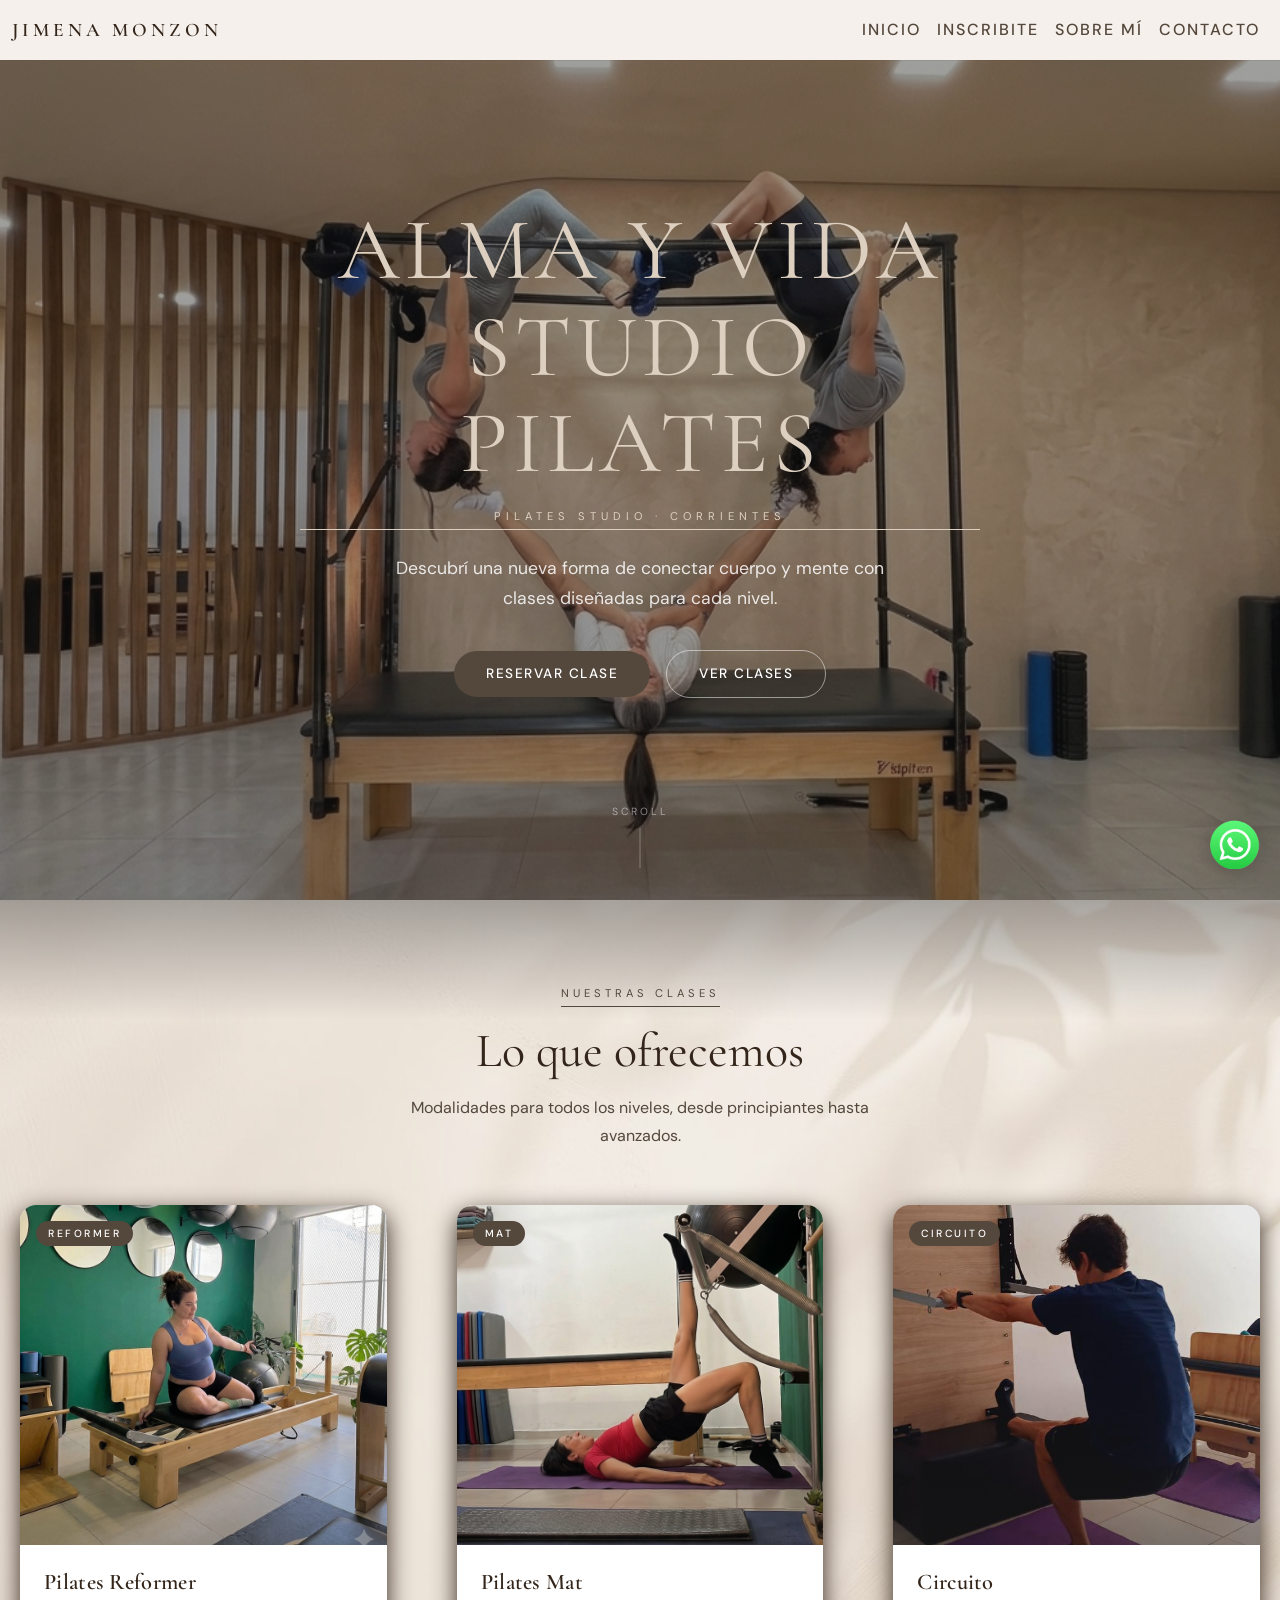
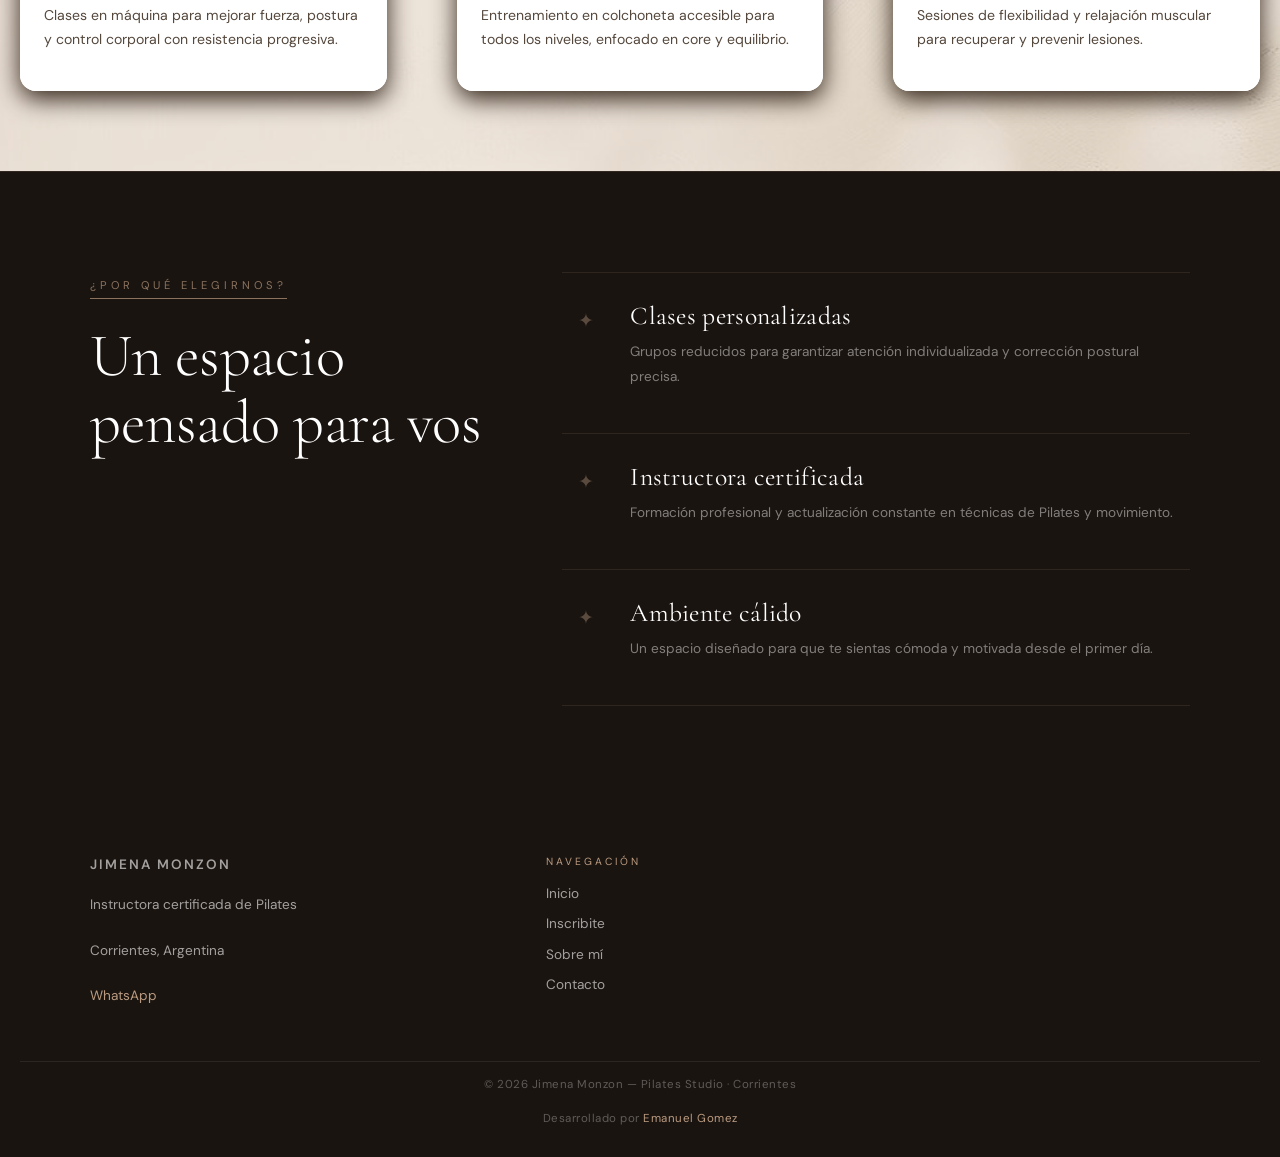
==== index.html @ 47080ad4 "Agrega sección contacto y mejoras de estilos" ====
<!DOCTYPE html>
<html lang="es">

<head>
    <meta charset="UTF-8" />
    <meta name="viewport" content="width=device-width, initial-scale=1.0" />

    <!-- SEO Principal -->
    <title>Pilates Studio Jimena Monzon | Reformer y Mat en Corrientes</title>
    <meta name="description"
        content="Estudio de pilates en Corrientes. Clases de Reformer, Mat, Stretching y más con Jimena Monzon. Reservá tu clase online." />
    <meta name="keywords"
        content="pilates corrientes, reformer corrientes, pilates studio corrientes, jimena monzon pilates, clases pilates corrientes" />
    <meta name="author" content="Jimena Monzon" />
    <meta name="robots" content="index, follow" />

    <!-- Geo -->
    <meta name="geo.region" content="AR-W" />
    <meta name="geo.placename" content="Corrientes, Argentina" />

    <!-- Open Graph (para compartir en redes) -->
    <meta property="og:title" content="Pilates Studio Jimena Monzon | Corrientes" />
    <meta property="og:description"
        content="Clases de Pilates Reformer, Mat y Stretching en Corrientes. Reservá tu lugar." />
    <meta property="og:type" content="website" />
    <meta property="og:locale" content="es_AR" />
    <meta property="og:image" content="./img/hero.jpg" />

    <!-- CSS -->
    <link rel="stylesheet" href="./css/styles.css" />
    <link href="https://cdn.jsdelivr.net/npm/bootstrap@5.3.0/dist/css/bootstrap.min.css" rel="stylesheet" />

    <!-- Tipografías: Cormorant Garamond (display) + DM Sans (body) -->
    <link rel="preconnect" href="https://fonts.googleapis.com" />
    <link rel="preconnect" href="https://fonts.gstatic.com" crossorigin />
    <link
        href="https://fonts.googleapis.com/css2?family=Cormorant+Garamond:wght@400;600&family=DM+Sans:wght@400;500&display=swap"
        rel="stylesheet" />
</head>

<body>

    <!-- ===== NAVBAR ===== -->
<!-- ===== NAVBAR index.html ===== -->
<header>
    <nav class="navbar navbar-expand-lg miNav">
        <div class="container-fluid">

            <a class="navbar-brand" href="index.html">Jimena Monzon</a>

            <button class="navbar-toggler" type="button" data-bs-toggle="collapse" data-bs-target="#navbarNav"
                aria-controls="navbarNav" aria-expanded="false" aria-label="Abrir menú de navegación">
                <span class="navbar-toggler-icon"></span>
            </button>

            <div class="collapse navbar-collapse" id="navbarNav">
                <ul class="navbar-nav ms-auto align-items-lg-center">
                    <li class="nav-item">
                        <a class="nav-link" href="index.html">Inicio</a>
                    </li>
                    <li class="nav-item">
                        <a class="nav-link" href="pages/inscribite.html">Inscribite</a>
                    </li>
                    <li class="nav-item">
                        <a class="nav-link" href="pages/sobreMi.html">Sobre mí</a>
                    </li>
                    <li class="nav-item">
                        <a class="nav-link" href="pages/contacto.html">Contacto</a>
                    </li>
                </ul>
            </div>

        </div>
    </nav>
</header>

    <main>

        <!-- ===== BOTÓN WHATSAPP FLOTANTE ===== -->
        <a href="https://wa.me/549XXXXXXXXXX" class="whatsapp-float" target="_blank" rel="noopener noreferrer"
            aria-label="Contactar por WhatsApp">
            <img src="./img/whatsapp.png" alt="WhatsApp" />
        </a>

        <!-- ===== HERO ===== -->
        <section class="hero-section" aria-label="Bienvenida al estudio">
            <div class="hero-overlay"></div>
            <div class="hero-contenido">
                <span class="hero-etiqueta">
                <h1>Alma y vida studio pilates</h1>
                Pilates Studio · Corrientes</span>
                <p>Descubrí una nueva forma de conectar cuerpo y mente con clases diseñadas para cada nivel.</p>
                <div class="hero-btns">
                    <a href="/pages/inscribite.html" class="btn-verde">Reservar clase</a>
                    <a href="pages/clases.html" class="btn-secundario">Ver clases</a>
                </div>
            </div>
            <div class="hero-scroll" aria-hidden="true">Scroll</div>
        </section>

        <!-- ===== CARDS DE CLASES ===== -->
        <section class="clases-seccion" id="clases" aria-labelledby="clases-titulo">
            <div class="clases-header">
                <span class="etiqueta">Nuestras clases</span>
                <h2 id="clases-titulo">Lo que ofrecemos</h2>
                <p>Modalidades para todos los niveles, desde principiantes hasta avanzados.</p>
            </div>

            <div class="clases-grid">

                <article class="clase-card">
                    <div class="clase-card-img">
                        <img src="./img/refCard.png" alt="Clase de Pilates Reformer" />
                        <span class="clase-card-etiqueta">Reformer</span>
                    </div>
                    <div class="clase-card-texto">
                        <h3>Pilates Reformer</h3>
                        <p>Clases en máquina para mejorar fuerza, postura y control corporal con resistencia progresiva.
                        </p>
                        
                    </div>
                </article>
                <article class="clase-card">
                    <div class="clase-card-img">
                        <img src="/img/matCard.png" alt="Clase de Pilates Mat" />
                        <span class="clase-card-etiqueta">Mat</span>
                    </div>
                    <div class="clase-card-texto">
                        <h3>Pilates Mat</h3>
                        <p>Entrenamiento en colchoneta accesible para todos los niveles, enfocado en core y equilibrio.
                        </p>
                        
                    </div>
                </article>
                <article class="clase-card">
                    <div class="clase-card-img">
                        <img src="./img/circPil.jpeg" alt="Clase de Stretching" />
                        <span class="clase-card-etiqueta">Circuito</span>
                    </div>
                    <div class="clase-card-texto">
                        <h3>Circuito</h3>
                        <p>Sesiones de flexibilidad y relajación muscular para recuperar y prevenir lesiones.</p>
                    </div>
                </article>

            </div>

        </section>

        <!-- ===== POR QUÉ ELEGIRNOS ===== -->
        <section class="porque" id="porque" aria-labelledby="porque-titulo">
            <div class="porque-grid">

                <div class="porque-texto">
                    <span class="etiqueta">¿Por qué elegirnos?</span>
                    <h2 id="porque-titulo">Un espacio pensado para vos</h2>
                </div>

                <div class="porque-items">

                    <div class="porque-item">
                        <div class="porque-icono">✦</div>
                        <div>
                            <h4>Clases personalizadas</h4>
                            <p>Grupos reducidos para garantizar atención individualizada y corrección postural precisa.
                            </p>
                        </div>
                    </div>

                    <div class="porque-item">
                        <div class="porque-icono">✦</div>
                        <div>
                            <h4>Instructora certificada</h4>
                            <p>Formación profesional y actualización constante en técnicas de Pilates y movimiento.</p>
                        </div>
                    </div>

                    <div class="porque-item">
                        <div class="porque-icono">✦</div>
                        <div>
                            <h4>Ambiente cálido</h4>
                            <p>Un espacio diseñado para que te sientas cómoda y motivada desde el primer día.</p>
                        </div>
                    </div>

                </div>

            </div>
        </section>

    </main>

<footer id="contacto">
    <div class="footer-contenido">

        <div class="footer-datos">
            <p class="footer-brand">Jimena Monzon</p>
            <p>Instructora certificada de Pilates</p>
            <p>Corrientes, Argentina</p>
            <a href="https://wa.me/549XXXXXXXXXX" target="_blank" rel="noopener noreferrer">WhatsApp</a>
        </div>

        <div class="footer-nav">
            <p class="footer-nav-titulo">Navegación</p>
            <a href="../index.html">Inicio</a>
            <a href="inscribite.html">Inscribite</a>
            <a href="sobreMi.html">Sobre mí</a>
            <a href="contacto.html">Contacto</a>
        </div>

        <div class="footer-mapa">
            <iframe
                src="https://www.google.com/maps/embed?pb=!1m18!1m12!1m3!1d114444.0!2d-58.83!3d-27.46!2m3!1f0!2f0!3f0!3m2!1i1024!2i768!4f13.1!3m3!1m2!1s0x94456c0b0b0b0b0b%3A0x0!2sCorrientes%2C+Argentina!5e0!3m2!1ses!2sar!4v1"
                title="Ubicación del estudio en Corrientes" allowfullscreen="" loading="lazy"
                referrerpolicy="no-referrer-when-downgrade">
            </iframe>
        </div>

    </div>

    <div class="footer-copy">
        <p>&copy; 2026 Jimena Monzon — Pilates Studio · Corrientes</p>
        <p>Desarrollado por <a href="mailto:manu.gomez.cap@gmail.com">Emanuel Gomez</a></p>
    </div>

</footer>
---- css/styles.css ----
:root {
  --verde-bosque: #54473C;
  --verde-medio: #877F78;
  --nude: #BA9B81;
  --nude-claro: #d4bba6;
  --marfil: #f5f0eb;
  --marfil-oscuro: #e8e0d8;
  --oscuro: #33251A;
  --gris-texto: #54473C;
  --blanco: #ffffff;
}

:root {
  --verde-bosque: #54473C;
  --verde-medio: #877F78;
  --nude: #BA9B81;
  --nude-claro: #d4bba6;
  --marfil: #f5f0eb;
  --marfil-oscuro: #e8e0d8;
  --oscuro: #33251A;
  --gris-texto: #54473C;
  --blanco: #ffffff;
}

* {
  margin: 0;
  padding: 0;
  box-sizing: border-box;
}

html {
  scroll-behavior: smooth;
}

body {
  background-color: var(--marfil);
  color: var(--oscuro);
  font-family: "DM Sans", sans-serif;
  padding-top: 0px;
}
@media (min-width: 768px) {
  body {
    padding-top: 0px;
  }
}

main {
  background-color: var(--marfil);
}

.etiqueta {
  display: inline-block;
  font-family: "DM Sans", sans-serif;
  font-size: 0.7rem;
  letter-spacing: 4px;
  text-transform: uppercase;
  color: var(--verde-bosque);
  border-bottom: 1px solid var(--verde-bosque);
  padding-bottom: 4px;
  margin-bottom: 16px;
}

.whatsapp-float {
  position: fixed;
  right: 16px;
  bottom: 20px;
  z-index: 1000;
}
@media (min-width: 768px) {
  .whatsapp-float {
    right: 20px;
    bottom: 30px;
  }
}
.whatsapp-float img {
  width: 48px;
  height: 48px;
  object-fit: contain;
  display: block;
  filter: drop-shadow(0 4px 10px rgba(0, 0, 0, 0.2));
  transition: transform 0.3s ease;
}
@media (min-width: 768px) {
  .whatsapp-float img {
    width: 52px;
    height: 52px;
  }
}
.whatsapp-float img:hover {
  transform: scale(1.1);
}

.miNav {
  position: fixed !important;
  top: 0;
  left: 0;
  right: 0;
  background-color: #f5f0eb !important;
  box-shadow: 0 1px 0 rgba(84, 71, 60, 0.1);
  padding: 14px 16px;
  z-index: 999;
  transition: background-color 0.3s ease;
}
@media (min-width: 768px) {
  .miNav {
    padding: 18px 32px;
  }
}
.miNav .navbar-brand {
  font-family: "Cormorant Garamond", serif;
  font-size: 1.1rem;
  font-weight: 600;
  letter-spacing: 4px;
  color: #33251A !important;
  text-transform: uppercase;
}
@media (min-width: 768px) {
  .miNav .navbar-brand {
    font-size: 1.2rem;
  }
}
.miNav .nav-link {
  font-family: "DM Sans", sans-serif;
  font-size: 1rem;
  font-weight: 500;
  color: #54473C !important;
  text-transform: uppercase;
  letter-spacing: 2px;
  padding: 10px 16px;
  transition: color 0.3s ease;
  position: relative;
}
.miNav .nav-link::after {
  content: "";
  position: absolute;
  bottom: 6px;
  left: 16px;
  right: 16px;
  height: 1px;
  background-color: #BA9B81;
  transform: scaleX(0);
  transition: transform 0.3s ease;
}
.miNav .nav-link:hover, .miNav .nav-link.active {
  color: #33251A !important;
}
.miNav .nav-link:hover::after, .miNav .nav-link.active::after {
  transform: scaleX(1);
}
.miNav .nav-cta {
  display: none;
  background-color: #33251A;
  color: #f5f0eb !important;
  text-decoration: none;
  padding: 10px 24px;
  border-radius: 2px;
  font-family: "DM Sans", sans-serif;
  font-size: 0.72rem;
  font-weight: 500;
  letter-spacing: 2px;
  text-transform: uppercase;
  transition: background-color 0.3s ease, color 0.3s ease;
  margin-left: 16px;
}
.miNav .nav-cta:hover {
  background-color: #BA9B81;
  color: #33251A !important;
}
@media (min-width: 1200px) {
  .miNav .nav-cta {
    display: inline-block;
  }
}
.miNav .navbar-toggler {
  border: none;
  padding: 4px 8px;
}
.miNav .navbar-toggler:focus {
  box-shadow: none;
}
.miNav .navbar-toggler-icon {
  background-image: url("data:image/svg+xml,%3csvg xmlns='http://www.w3.org/2000/svg' viewBox='0 0 30 30'%3e%3cpath stroke='%2354473C' stroke-linecap='round' stroke-miterlimit='10' stroke-width='2' d='M4 7h22M4 15h22M4 23h22'/%3e%3c/svg%3e");
}

.hero-section {
  position: relative;
  height: 100svh;
  min-height: 500px;
  background: url("/img/cabeceraImgPC.png") center 30%/cover no-repeat;
  display: flex;
  align-items: center;
  justify-content: center;
}
@media (min-width: 768px) {
  .hero-section {
    min-height: 580px;
  }
}

.hero-overlay {
  position: absolute;
  inset: 0;
  background: rgba(26, 26, 26, 0.42);
}

.hero-contenido {
  position: relative;
  z-index: 2;
  text-align: center;
  color: #ffffff;
  padding: 0 20px;
  max-width: 720px;
  animation: tracking-in-expand 0.9s cubic-bezier(0.215, 0.61, 0.355, 1) both;
}
.hero-contenido .hero-etiqueta {
  display: inline-block;
  font-family: "DM Sans", sans-serif;
  font-size: 0.65rem;
  letter-spacing: 4px;
  text-transform: uppercase;
  color: #ddd0c0;
  border-bottom: 1px solid #ddd0c0;
  padding-bottom: 4px;
  margin-bottom: 20px;
}
@media (min-width: 768px) {
  .hero-contenido .hero-etiqueta {
    font-size: 0.7rem;
    letter-spacing: 5px;
    margin-bottom: 24px;
  }
}
.hero-contenido h1 {
  font-family: "Cormorant Garamond", serif;
  font-size: 2.6rem;
  font-weight: 400;
  line-height: 1.1;
  margin-bottom: 16px;
}
@media (min-width: 768px) {
  .hero-contenido h1 {
    font-size: 4rem;
  }
}
@media (min-width: 1200px) {
  .hero-contenido h1 {
    font-size: 5.5rem;
  }
}
.hero-contenido p {
  font-family: "DM Sans", sans-serif;
  font-size: 0.95rem;
  color: rgba(255, 255, 255, 0.85);
  margin-bottom: 28px;
  line-height: 1.7;
  max-width: 500px;
  margin-left: auto;
  margin-right: auto;
}
@media (min-width: 768px) {
  .hero-contenido p {
    font-size: 1.1rem;
    margin-bottom: 36px;
  }
}
.hero-contenido .hero-btns {
  display: flex;
  flex-direction: column;
  gap: 12px;
  align-items: center;
}
@media (min-width: 768px) {
  .hero-contenido .hero-btns {
    flex-direction: row;
    justify-content: center;
    gap: 16px;
  }
}

@keyframes tracking-in-expand {
  0% {
    letter-spacing: -0.3em;
    opacity: 0;
  }
  40% {
    opacity: 0.6;
  }
  100% {
    opacity: 1;
  }
}
.hero-scroll {
  display: none;
}
@media (min-width: 768px) {
  .hero-scroll {
    display: flex;
    position: absolute;
    bottom: 32px;
    left: 50%;
    transform: translateX(-50%);
    z-index: 2;
    flex-direction: column;
    align-items: center;
    gap: 8px;
    color: rgba(255, 255, 255, 0.5);
    font-family: "DM Sans", sans-serif;
    font-size: 0.65rem;
    letter-spacing: 3px;
    text-transform: uppercase;
  }
  .hero-scroll::after {
    content: "";
    display: block;
    width: 1px;
    height: 40px;
    background: rgba(255, 255, 255, 0.3);
    animation: scroll-line 1.8s ease-in-out infinite;
  }
}

@keyframes scroll-line {
  0% {
    transform: scaleY(0);
    transform-origin: top;
  }
  50% {
    transform: scaleY(1);
    transform-origin: top;
  }
  51% {
    transform: scaleY(1);
    transform-origin: bottom;
  }
  100% {
    transform: scaleY(0);
    transform-origin: bottom;
  }
}
:root {
  --verde-bosque: #54473C;
  --verde-medio: #877F78;
  --nude: #BA9B81;
  --nude-claro: #d4bba6;
  --marfil: #f5f0eb;
  --marfil-oscuro: #e8e0d8;
  --oscuro: #33251A;
  --gris-texto: #54473C;
  --blanco: #ffffff;
}

.clases-seccion {
  position: relative;
  padding: 60px 16px;
  background: url("/img/fondoclass.jpg") center center/cover no-repeat;
}
.clases-seccion::before {
  content: "";
  position: absolute;
  top: 0;
  left: 0;
  right: 0;
  height: 120px;
  background: linear-gradient(to bottom, rgba(26, 26, 26, 0.35), transparent);
  z-index: 1;
}
.clases-seccion::after {
  content: "";
  position: absolute;
  inset: 0;
  background-color: rgba(245, 240, 235, 0.5);
  z-index: 0;
}
.clases-seccion .clases-header,
.clases-seccion .clases-grid {
  position: relative;
  z-index: 2;
}
@media (min-width: 768px) {
  .clases-seccion {
    padding: 80px 20px;
  }
}

.clases-header {
  text-align: center;
  margin-bottom: 56px;
}
.clases-header h2 {
  font-family: "Cormorant Garamond", serif;
  font-size: clamp(2rem, 4vw, 3rem);
  font-weight: 400;
  letter-spacing: 0px;
  color: var(--oscuro);
  margin-bottom: 14px;
}
.clases-header p {
  font-family: "DM Sans", sans-serif;
  font-size: 1rem;
  font-weight: 400;
  color: var(--gris-texto);
  max-width: 480px;
  margin: 0 auto;
  line-height: 1.7;
}

.clases-grid {
  display: grid;
  grid-template-columns: repeat(auto-fit, minmax(280px, 1fr));
  gap: 70px;
  max-width: 1500px;
  margin: 0 auto;
}

.clase-card {
  background-color: var(--blanco);
  border-radius: 16px;
  overflow: hidden;
  box-shadow: 0 4px 24px rgba(61, 90, 71, 0.1);
  position: relative;
  cursor: pointer;
  transition: transform 0.35s ease, box-shadow 0.35s ease;
}
.clase-card:hover {
  transform: translateY(-6px);
  box-shadow: 0 8px 24px rgb(51, 37, 26);
}
.clase-card:hover .clase-card-img img {
  transform: scale(1.05);
}
.clase-card {
  box-shadow: 0 8px 24px rgb(51, 37, 26);
}

.clase-card-img {
  height: 340px;
  overflow: hidden;
  position: relative;
}
.clase-card-img img {
  width: 100%;
  height: 100%;
  object-fit: cover;
  display: block;
  transition: transform 0.5s ease;
}
.clase-card-img::after {
  content: "";
  position: absolute;
  inset: 0;
  background: linear-gradient(to bottom, transparent 50%, rgba(26, 26, 26, 0.35) 100%);
}

.clase-card-etiqueta {
  position: absolute;
  top: 16px;
  left: 16px;
  background-color: var(--verde-bosque);
  color: var(--blanco);
  font-family: "DM Sans", sans-serif;
  font-size: 0.65rem;
  font-weight: 500;
  letter-spacing: 2.5px;
  text-transform: uppercase;
  padding: 5px 12px;
  border-radius: 20px;
  z-index: 1;
}

.clase-card-texto {
  padding: 24px;
  background-color: var(--blanco);
}
.clase-card-texto h3 {
  font-family: "Cormorant Garamond", serif;
  font-size: 1.4rem;
  font-weight: 600;
  letter-spacing: 0.3px;
  color: var(--oscuro);
  margin-bottom: 8px;
}
.clase-card-texto p {
  font-family: "DM Sans", sans-serif;
  font-size: 0.88rem;
  font-weight: 400;
  color: var(--gris-texto);
  line-height: 1.7;
  margin-bottom: 16px;
}
.clase-card-texto .clase-link {
  font-family: "DM Sans", sans-serif;
  font-size: 0.75rem;
  font-weight: 500;
  color: var(--verde-bosque);
  text-decoration: none;
  text-transform: uppercase;
  letter-spacing: 1.5px;
  border-bottom: 1px solid var(--verde-bosque);
  padding-bottom: 2px;
  transition: color 0.3s ease, border-color 0.3s ease;
}
.clase-card-texto .clase-link:hover {
  color: var(--nude);
  border-color: var(--nude);
}

@media (max-width: 600px) {
  .clases-grid {
    grid-template-columns: 1fr;
  }
  .clase-card-img {
    height: 400px;
  }
}
:root {
  --verde-bosque: #54473C;
  --verde-medio: #877F78;
  --nude: #BA9B81;
  --nude-claro: #d4bba6;
  --marfil: #f5f0eb;
  --marfil-oscuro: #e8e0d8;
  --oscuro: #33251A;
  --gris-texto: #54473C;
  --blanco: #ffffff;
}

.sobre-preview {
  background-color: var(--oscuro);
  padding: 60px 16px;
}
@media (min-width: 768px) {
  .sobre-preview {
    padding: 80px 20px;
  }
}

.sobre-preview-container {
  display: grid;
  grid-template-columns: 1fr;
  gap: 36px;
  max-width: 1100px;
  margin: 0 auto;
  align-items: center;
}
@media (min-width: 768px) {
  .sobre-preview-container {
    grid-template-columns: 1fr 1fr;
    gap: 48px;
  }
}

.sobre-preview-img {
  position: relative;
}
.sobre-preview-img img {
  width: 100%;
  height: 620px;
  object-fit: cover;
  object-position: top center;
  border-radius: 12px;
  display: block;
}
@media (min-width: 768px) {
  .sobre-preview-img img {
    height: 880px;
  }
}
.sobre-preview-img::before {
  content: "";
  position: absolute;
  top: -12px;
  left: -12px;
  width: 60%;
  height: 60%;
  border-top: 1px solid var(--nude);
  border-left: 1px solid var(--nude);
  border-radius: 4px 0 0 0;
  opacity: 0.5;
}

.sobre-preview-texto {
  display: flex;
  flex-direction: column;
  gap: 16px;
}
@media (min-width: 768px) {
  .sobre-preview-texto {
    gap: 18px;
  }
}
.sobre-preview-texto .etiqueta {
  color: var(--nude);
  border-color: var(--nude);
}
.sobre-preview-texto h2 {
  font-family: "Cormorant Garamond", serif;
  font-size: 2rem;
  font-weight: 400;
  color: var(--blanco);
  line-height: 1.2;
}
@media (min-width: 768px) {
  .sobre-preview-texto h2 {
    font-size: 2.4rem;
  }
}
@media (min-width: 1200px) {
  .sobre-preview-texto h2 {
    font-size: 2.8rem;
  }
}
.sobre-preview-texto p {
  font-family: "DM Sans", sans-serif;
  font-size: 0.9rem;
  color: rgba(255, 255, 255, 0.65);
  line-height: 1.8;
}
@media (min-width: 768px) {
  .sobre-preview-texto p {
    font-size: 0.95rem;
  }
}

.porque {
  background-color: #1a1410;
  padding: 80px 16px;
  border-top: 1px solid rgba(186, 155, 129, 0.15);
}
@media (min-width: 768px) {
  .porque {
    padding: 100px 20px;
  }
}

.porque-grid {
  display: grid;
  grid-template-columns: 1fr;
  gap: 60px;
  max-width: 1100px;
  margin: 0 auto;
}
@media (min-width: 768px) {
  .porque-grid {
    grid-template-columns: 1fr 1.6fr;
    gap: 80px;
    align-items: start;
  }
}

.porque-texto .etiqueta {
  color: var(--nude);
  border-color: var(--nude);
  opacity: 0.7;
}
.porque-texto h2 {
  font-family: "Cormorant Garamond", serif;
  font-size: clamp(2.2rem, 5vw, 3.8rem);
  font-weight: 300;
  color: var(--blanco);
  line-height: 1.1;
  letter-spacing: -0.5px;
  margin-top: 8px;
}

.porque-items {
  display: flex;
  flex-direction: column;
  gap: 0;
}

.porque-item {
  display: grid;
  grid-template-columns: 48px 1fr;
  gap: 20px;
  align-items: start;
  padding: 28px 0;
  border-bottom: 1px solid rgba(186, 155, 129, 0.12);
  transition: background-color 0.3s ease;
}
.porque-item:first-child {
  border-top: 1px solid rgba(186, 155, 129, 0.12);
}
.porque-item:last-child {
  border-bottom: 1px solid rgba(186, 155, 129, 0.12);
}
.porque-item:hover .porque-icono {
  color: var(--nude);
}
.porque-item h4 {
  font-family: "Cormorant Garamond", serif;
  font-size: 1.4rem;
  font-weight: 400;
  color: var(--blanco);
  margin-bottom: 8px;
  letter-spacing: 0.3px;
}
@media (min-width: 768px) {
  .porque-item h4 {
    font-size: 1.6rem;
  }
}
.porque-item p {
  font-family: "DM Sans", sans-serif;
  font-size: 0.85rem;
  color: rgba(255, 255, 255, 0.45);
  line-height: 1.8;
}

.porque-icono {
  font-family: "Cormorant Garamond", serif;
  font-size: 1.2rem;
  font-weight: 300;
  color: rgba(186, 155, 129, 0.4);
  padding-top: 6px;
  transition: color 0.3s ease;
  text-align: center;
}

.btn-primario {
  display: inline-block;
  background-color: #ba9b81;
  color: #ffffff;
  text-decoration: none;
  padding: 13px 32px;
  border-radius: 40px;
  font-family: "DM Sans", sans-serif;
  font-size: 0.85rem;
  font-weight: 500;
  letter-spacing: 1.5px;
  text-transform: uppercase;
  transition: background-color 0.3s ease, transform 0.2s ease;
}
.btn-primario:hover {
  background-color: #c8b59e;
  color: #1a1a1a;
  transform: translateY(-2px);
}

.btn-verde {
  display: inline-block;
  background-color: #54473c;
  color: #ffffff;
  text-decoration: none;
  padding: 13px 32px;
  border-radius: 40px;
  font-family: "DM Sans", sans-serif;
  font-size: 0.85rem;
  font-weight: 500;
  letter-spacing: 1.5px;
  text-transform: uppercase;
  transition: background-color 0.3s ease, transform 0.2s ease;
}
.btn-verde:hover {
  background-color: #c8b59e;
  color: #1a1a1a;
  transform: translateY(-2px);
}

.btn-secundario {
  display: inline-block;
  background-color: transparent;
  color: #ffffff;
  text-decoration: none;
  padding: 13px 32px;
  border-radius: 40px;
  font-family: "DM Sans", sans-serif;
  font-size: 0.85rem;
  font-weight: 500;
  letter-spacing: 1.5px;
  text-transform: uppercase;
  transition: background-color 0.3s ease, transform 0.2s ease;
}
.btn-secundario:hover {
  background-color: #c8b59e;
  color: #1a1a1a;
  transform: translateY(-2px);
}
.btn-secundario {
  border: 1px solid rgba(255, 255, 255, 0.5);
}
.btn-secundario:hover {
  background-color: rgba(186, 155, 129, 0.2);
  color: var(--blanco);
}

:root {
  --verde-bosque: #54473C;
  --verde-medio: #877F78;
  --nude: #BA9B81;
  --nude-claro: #d4bba6;
  --marfil: #f5f0eb;
  --marfil-oscuro: #e8e0d8;
  --oscuro: #33251A;
  --gris-texto: #54473C;
  --blanco: #ffffff;
}

.contInscripcion {
  background-color: var(--marfil);
  padding: 60px 16px;
  max-width: 700px;
  margin: 0 auto;
}
@media (min-width: 768px) {
  .contInscripcion {
    padding: 80px 20px;
  }
}
.contInscripcion h1 {
  font-family: "Cormorant Garamond", serif;
  font-size: 2rem;
  font-weight: 400;
  color: var(--oscuro);
  margin-bottom: 32px;
  text-align: center;
}
@media (min-width: 768px) {
  .contInscripcion h1 {
    font-size: 2.8rem;
    margin-bottom: 48px;
  }
}

.formPilates {
  display: flex;
  flex-direction: column;
  gap: 20px;
}

.form-grupo {
  display: flex;
  flex-direction: column;
  gap: 6px;
}
.form-grupo label {
  font-family: "DM Sans", sans-serif;
  font-size: 0.75rem;
  font-weight: 500;
  letter-spacing: 1.5px;
  text-transform: uppercase;
  color: var(--oscuro);
}
.form-grupo label span {
  color: var(--gris-texto);
  font-weight: 400;
  text-transform: none;
  letter-spacing: 0;
}
.form-grupo input,
.form-grupo select,
.form-grupo textarea {
  font-family: "DM Sans", sans-serif;
  font-size: 0.95rem;
  color: var(--oscuro);
  background-color: var(--blanco);
  border: 1px solid var(--marfil-oscuro);
  border-radius: 8px;
  padding: 12px 16px;
  width: 100%;
  transition: border-color 0.3s ease;
  -webkit-appearance: none;
}
.form-grupo input:focus,
.form-grupo select:focus,
.form-grupo textarea:focus {
  outline: none;
  border-color: var(--verde-bosque);
}
.form-grupo input::placeholder,
.form-grupo select::placeholder,
.form-grupo textarea::placeholder {
  color: #aaa;
}
.form-grupo textarea {
  resize: vertical;
  min-height: 120px;
}
.form-grupo select {
  background-image: url("data:image/svg+xml,%3csvg xmlns='http://www.w3.org/2000/svg' viewBox='0 0 16 16'%3e%3cpath fill='none' stroke='%233d5a47' stroke-linecap='round' stroke-linejoin='round' stroke-width='2' d='M2 5l6 6 6-6'/%3e%3c/svg%3e");
  background-repeat: no-repeat;
  background-position: right 14px center;
  background-size: 14px;
  padding-right: 40px;
  cursor: pointer;
}

.formPilates button[type=submit] {
  display: inline-block;
  background-color: #3d5a47;
  color: #ffffff;
  text-decoration: none;
  padding: 13px 32px;
  border-radius: 40px;
  font-family: "DM Sans", sans-serif;
  font-size: 0.85rem;
  font-weight: 500;
  letter-spacing: 1.5px;
  text-transform: uppercase;
  transition: background-color 0.3s ease, transform 0.2s ease;
}
.formPilates button[type=submit]:hover {
  background-color: #c8b59e;
  color: #1a1a1a;
  transform: translateY(-2px);
}
.formPilates button[type=submit] {
  width: 100%;
  text-align: center;
  border: none;
  cursor: pointer;
  margin-top: 8px;
}
@media (min-width: 768px) {
  .formPilates button[type=submit] {
    width: auto;
    align-self: flex-start;
  }
}

:root {
  --verde-bosque: #54473C;
  --verde-medio: #877F78;
  --nude: #BA9B81;
  --nude-claro: #d4bba6;
  --marfil: #f5f0eb;
  --marfil-oscuro: #e8e0d8;
  --oscuro: #33251A;
  --gris-texto: #54473C;
  --blanco: #ffffff;
}

footer {
  background-color: #1a1410;
  color: var(--blanco);
  padding: 40px 16px 0;
}
@media (min-width: 768px) {
  footer {
    padding: 48px 20px 0;
  }
}

.footer-contenido {
  display: flex;
  flex-direction: column;
  gap: 28px;
  max-width: 1100px;
  margin: 0 auto;
  padding-bottom: 32px;
}
@media (min-width: 768px) {
  .footer-contenido {
    flex-direction: row;
    justify-content: space-between;
    align-items: flex-start;
    gap: 32px;
    padding-bottom: 40px;
  }
}

.footer-brand {
  font-family: "Cormorant Garamond", serif;
  font-size: 1.2rem;
  font-weight: 600;
  letter-spacing: 2px;
  text-transform: uppercase;
  color: var(--nude-claro);
  margin-bottom: 10px;
}
@media (min-width: 768px) {
  .footer-brand {
    font-size: 1.4rem;
  }
}

.footer-datos {
  display: flex;
  flex-direction: column;
  gap: 8px;
}
.footer-datos p {
  font-family: "DM Sans", sans-serif;
  font-size: 0.85rem;
  color: rgba(255, 255, 255, 0.6);
  line-height: 1.6;
}
.footer-datos a {
  color: var(--nude);
  text-decoration: none;
  font-family: "DM Sans", sans-serif;
  font-size: 0.85rem;
}
.footer-datos a:hover {
  text-decoration: underline;
}

.footer-nav {
  display: flex;
  flex-direction: column;
  gap: 10px;
}
.footer-nav .footer-nav-titulo {
  font-family: "DM Sans", sans-serif;
  font-size: 0.65rem;
  letter-spacing: 3px;
  text-transform: uppercase;
  color: var(--nude);
  margin-bottom: 4px;
}
.footer-nav a {
  font-family: "DM Sans", sans-serif;
  font-size: 0.85rem;
  color: rgba(255, 255, 255, 0.6);
  text-decoration: none;
  transition: color 0.3s ease;
}
.footer-nav a:hover {
  color: var(--nude-claro);
}

.footer-mapa iframe {
  width: 100%;
  height: 140px;
  border-radius: 10px;
  overflow: hidden;
  opacity: 0.8;
}
@media (min-width: 768px) {
  .footer-mapa iframe {
    min-width: 260px;
    height: 160px;
  }
}

.footer-copy {
  border-top: 1px solid rgba(255, 255, 255, 0.08);
  padding: 14px 0;
  text-align: center;
}
.footer-copy p {
  font-family: "DM Sans", sans-serif;
  font-size: 0.72rem;
  color: rgba(255, 255, 255, 0.3);
  letter-spacing: 0.5px;
}
.footer-copy a {
  color: var(--nude);
  text-decoration: none;
}
.footer-copy a:hover {
  text-decoration: underline;
}

.contacto-seccion {
  background-color: var(--marfil);
  padding: 60px 16px;
}
@media (min-width: 768px) {
  .contacto-seccion {
    padding: 80px 20px;
  }
}

.contacto-header {
  text-align: center;
  margin-bottom: 40px;
}
@media (min-width: 768px) {
  .contacto-header {
    margin-bottom: 56px;
  }
}
.contacto-header h1 {
  font-family: "Cormorant Garamond", serif;
  font-size: 2rem;
  font-weight: 400;
  color: var(--oscuro);
  margin-bottom: 12px;
}
@media (min-width: 768px) {
  .contacto-header h1 {
    font-size: 2.8rem;
  }
}
.contacto-header p {
  font-family: "DM Sans", sans-serif;
  font-size: 0.9rem;
  color: var(--gris-texto);
  line-height: 1.7;
}

.contacto-grid {
  display: grid;
  grid-template-columns: 1fr;
  gap: 20px;
  max-width: 900px;
  margin: 0 auto;
}
@media (min-width: 768px) {
  .contacto-grid {
    grid-template-columns: repeat(3, 1fr);
    gap: 24px;
  }
}

.contacto-card {
  background-color: var(--blanco);
  border-radius: 16px;
  overflow: hidden;
  box-shadow: 0 4px 24px rgba(61, 90, 71, 0.1);
  padding: 28px 24px;
  display: flex;
  flex-direction: column;
  align-items: center;
  gap: 16px;
  text-align: center;
}
@media (min-width: 768px) {
  .contacto-card {
    padding: 32px 28px;
  }
}

.contacto-card-perfil {
  display: flex;
  flex-direction: column;
  align-items: center;
  gap: 10px;
}

.contacto-logo-wpp {
  width: 72px;
  height: 72px;
  border-radius: 50%;
  object-fit: cover;
}

.contacto-logo-gmail {
  width: 72px;
  height: 72px;
  object-fit: cover;
}

.contacto-foto-perfil {
  width: 72px;
  height: 72px;
  border-radius: 50%;
  object-fit: cover;
  border: 2px solid var(--nude);
}

.contacto-card-icono {
  font-size: 2.2rem;
  color: var(--verde-bosque);
}
.contacto-card-icono img {
  width: 52px;
  height: 52px;
  object-fit: contain;
}

.contacto-card-info {
  display: flex;
  flex-direction: column;
  gap: 4px;
}

.contacto-card-nombre {
  font-family: "Cormorant Garamond", serif;
  font-size: 1.2rem;
  font-weight: 600;
  color: var(--oscuro);
  margin: 0;
}

.contacto-card-usuario {
  font-family: "DM Sans", sans-serif;
  font-size: 0.85rem;
  color: var(--gris-texto);
  margin: 0;
}

.contacto-qr {
  width: 120px;
  height: 120px;
  object-fit: contain;
  border-radius: 8px;
}

.contacto-btn {
  font-family: "DM Sans", sans-serif;
  font-size: 0.75rem;
  font-weight: 500;
  display: inline-block;
  padding: 10px 24px;
  border-radius: 40px;
  text-decoration: none;
  text-transform: uppercase;
  letter-spacing: 1.5px;
  transition: opacity 0.3s ease, transform 0.2s ease;
  margin-top: auto;
}
.contacto-btn:hover {
  opacity: 0.85;
  transform: translateY(-2px);
}
.contacto-btn.contacto-btn-instagram {
  background: linear-gradient(135deg, #833ab4, #fd1d1d, #fcb045);
  color: #ffffff;
}
.contacto-btn.contacto-btn-whatsapp {
  background-color: #25d366;
  color: #ffffff;
}
.contacto-btn.contacto-btn-email {
  background-color: var(--verde-bosque);
  color: #ffffff;
}

/*# sourceMappingURL=styles.css.map */
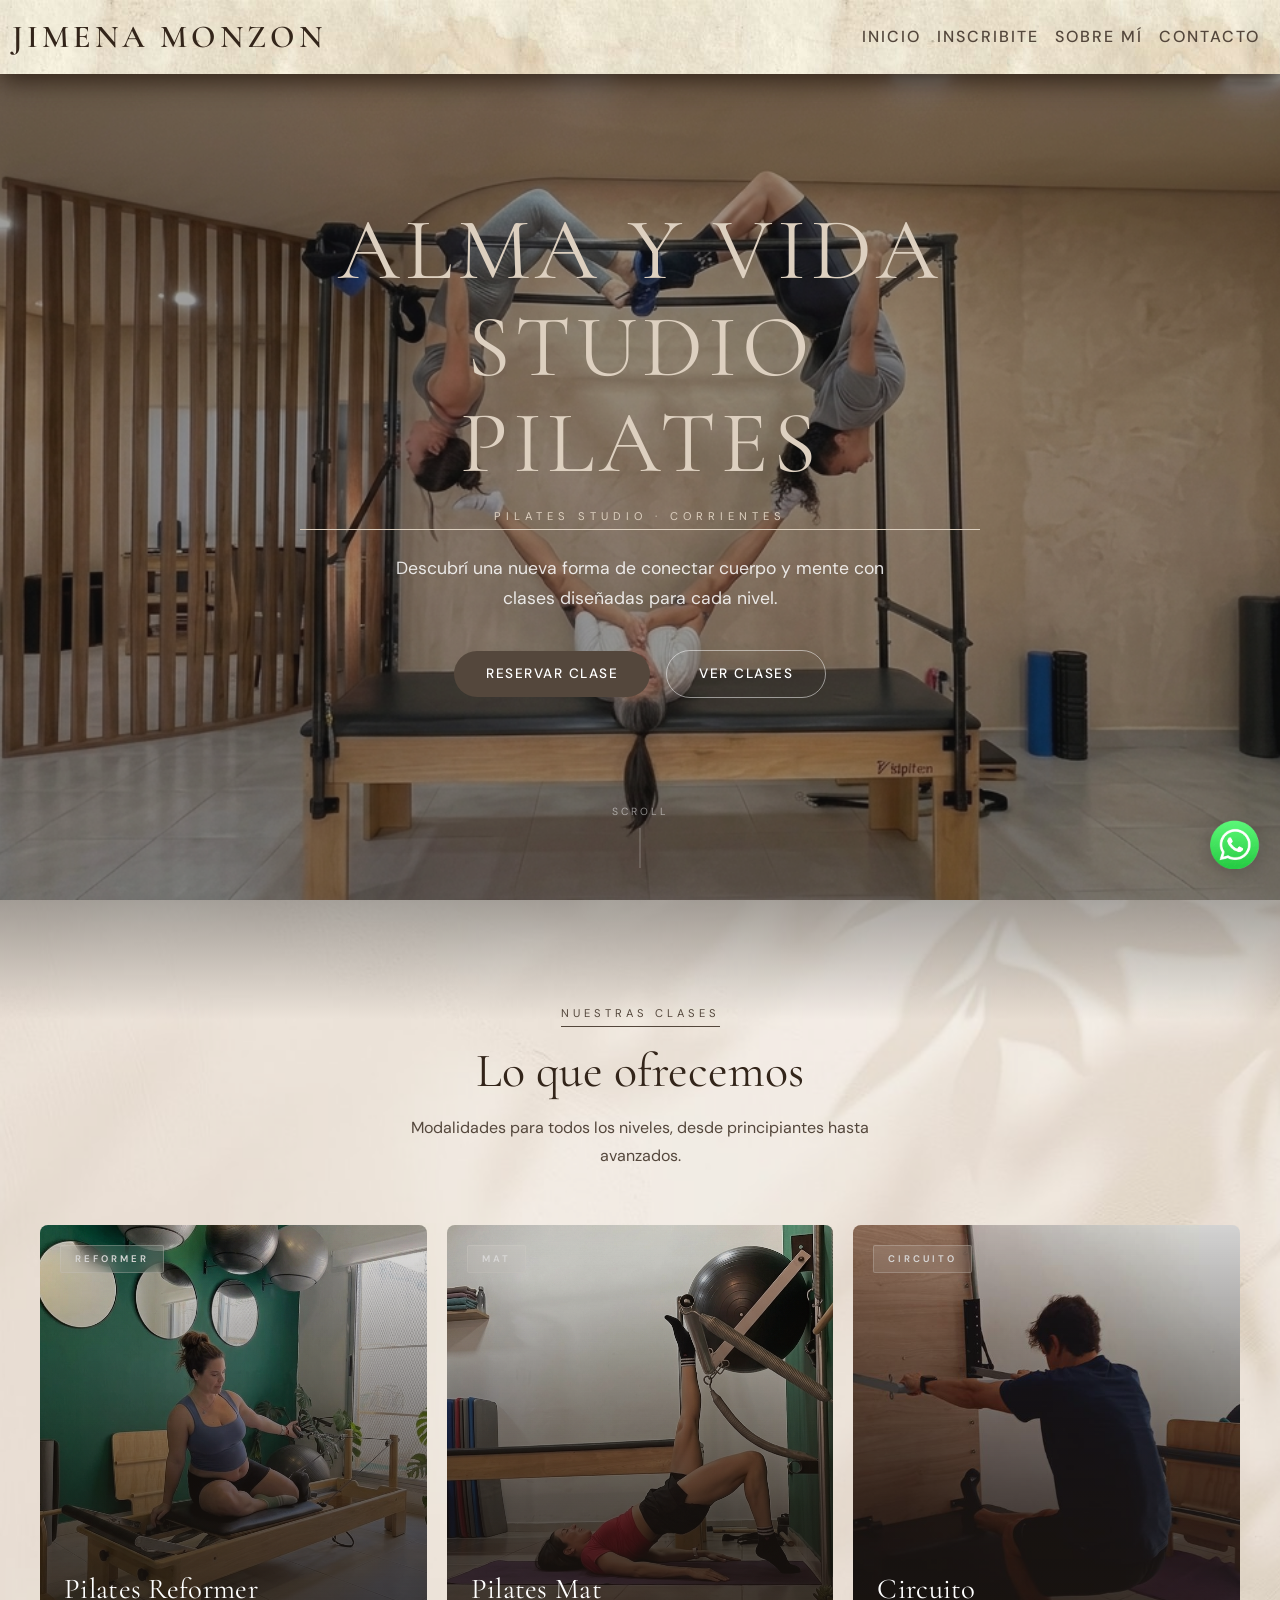
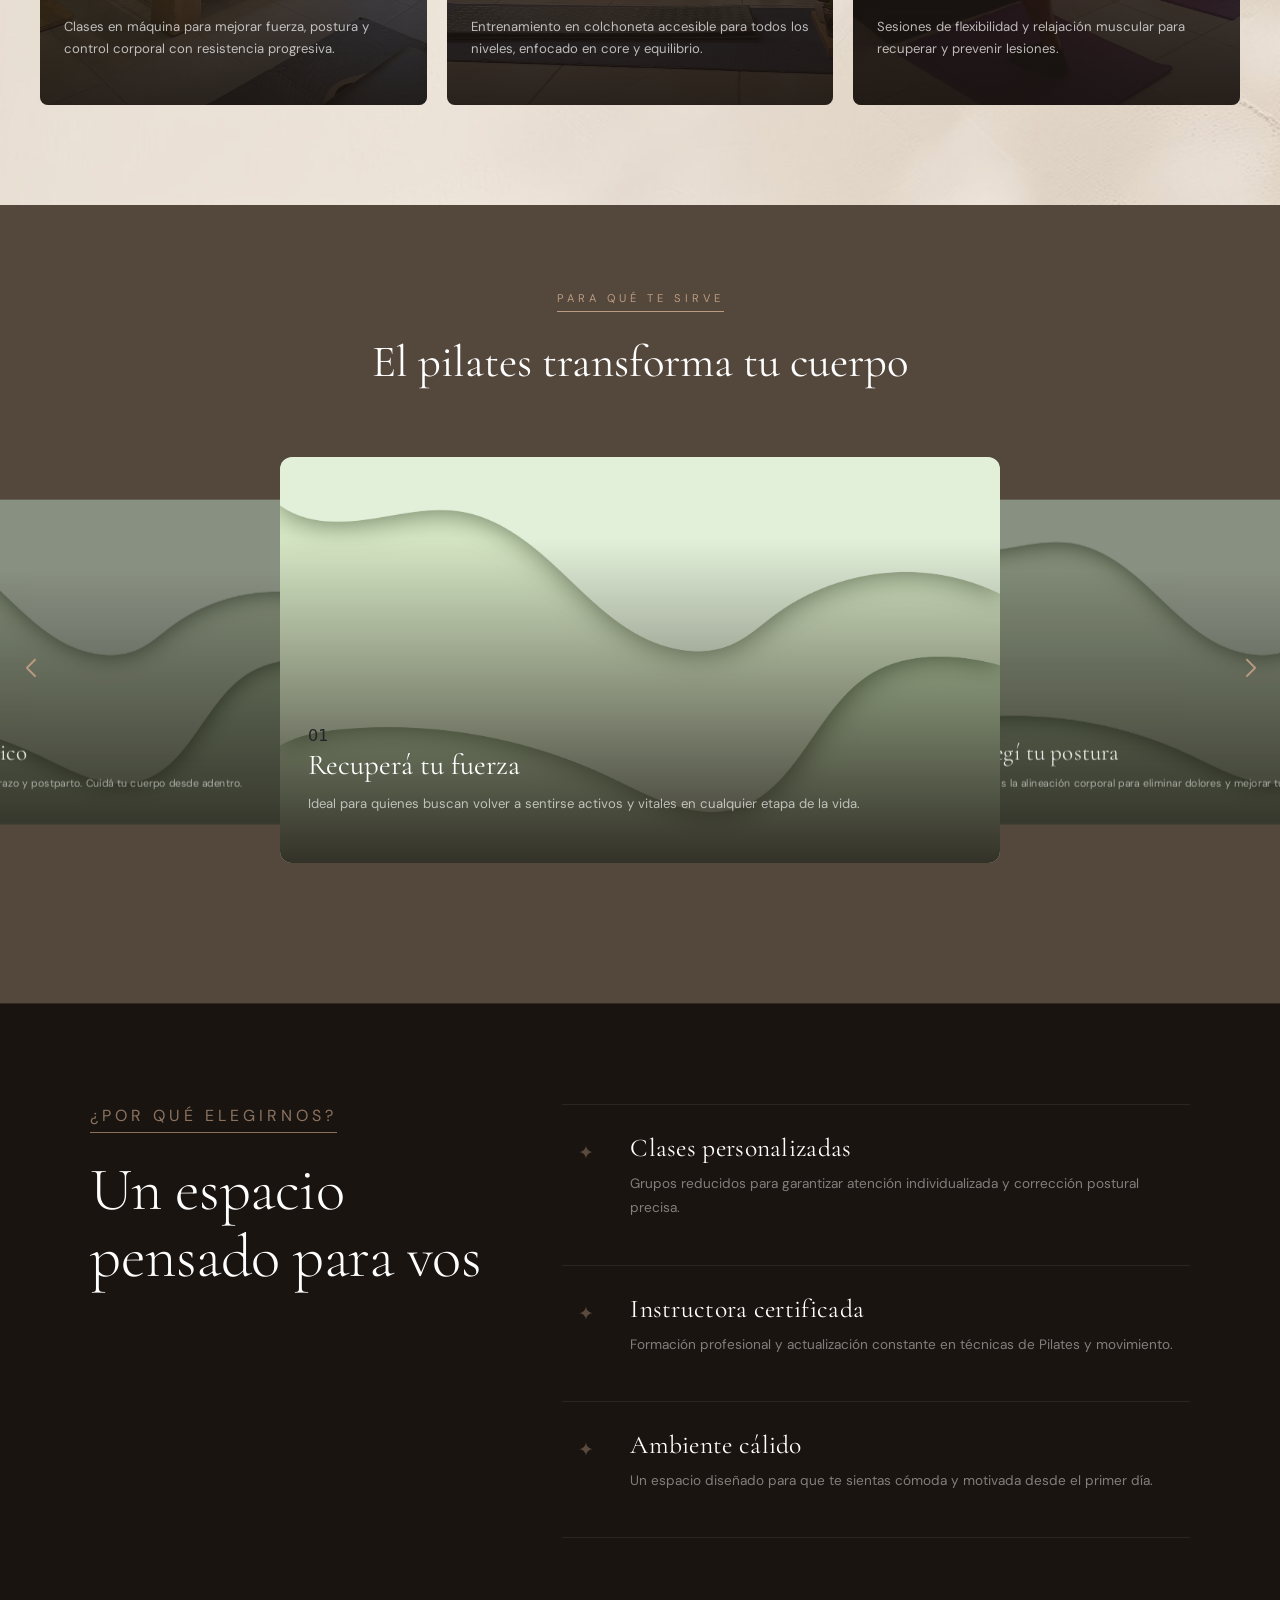
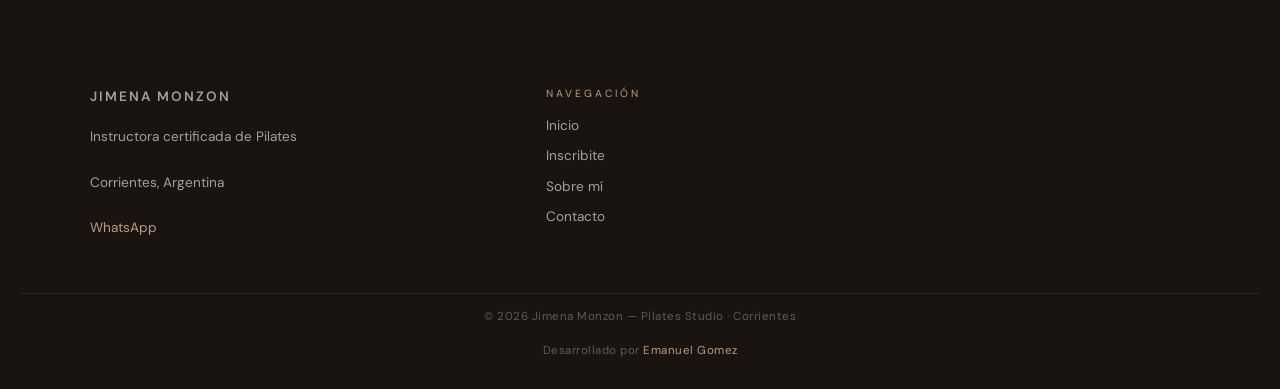
==== commit 04a1d098: "carrusel agregado" ====
--- a/index.html
+++ b/index.html
@@ -30,6 +30,8 @@
     <link rel="stylesheet" href="./css/styles.css" />
     <link href="https://cdn.jsdelivr.net/npm/bootstrap@5.3.0/dist/css/bootstrap.min.css" rel="stylesheet" />
 
+    <link rel="stylesheet" href="https://cdn.jsdelivr.net/npm/swiper@11/swiper-bundle.min.css" />
+
     <!-- Tipografías: Cormorant Garamond (display) + DM Sans (body) -->
     <link rel="preconnect" href="https://fonts.googleapis.com" />
     <link rel="preconnect" href="https://fonts.gstatic.com" crossorigin />
@@ -41,38 +43,39 @@
 <body>
 
     <!-- ===== NAVBAR ===== -->
-<!-- ===== NAVBAR index.html ===== -->
-<header>
-    <nav class="navbar navbar-expand-lg miNav">
-        <div class="container-fluid">
-
-            <a class="navbar-brand" href="index.html">Jimena Monzon</a>
-
-            <button class="navbar-toggler" type="button" data-bs-toggle="collapse" data-bs-target="#navbarNav"
-                aria-controls="navbarNav" aria-expanded="false" aria-label="Abrir menú de navegación">
-                <span class="navbar-toggler-icon"></span>
-            </button>
-
-            <div class="collapse navbar-collapse" id="navbarNav">
-                <ul class="navbar-nav ms-auto align-items-lg-center">
-                    <li class="nav-item">
-                        <a class="nav-link" href="index.html">Inicio</a>
-                    </li>
-                    <li class="nav-item">
-                        <a class="nav-link" href="pages/inscribite.html">Inscribite</a>
-                    </li>
-                    <li class="nav-item">
-                        <a class="nav-link" href="pages/sobreMi.html">Sobre mí</a>
-                    </li>
-                    <li class="nav-item">
-                        <a class="nav-link" href="pages/contacto.html">Contacto</a>
-                    </li>
-                </ul>
-            </div>
-
-        </div>
-    </nav>
-</header>
+    <!-- ===== NAVBAR index.html ===== -->
+    <!-- ===== NAVBAR ===== -->
+    <header>
+        <nav class="navbar navbar-expand-lg miNav">
+            <div class="container-fluid">
+
+                <a class="navbar-brand" href="../index.html">Jimena Monzon</a>
+
+                <button class="navbar-toggler" type="button" data-bs-toggle="collapse" data-bs-target="#navbarNav"
+                    aria-controls="navbarNav" aria-expanded="false" aria-label="Abrir menú de navegación">
+                    <span class="navbar-toggler-icon"></span>
+                </button>
+
+                <div class="collapse navbar-collapse" id="navbarNav">
+                    <ul class="navbar-nav ms-auto align-items-lg-center">
+                        <li class="nav-item">
+                            <a class="nav-link" href="../index.html">Inicio</a>
+                        </li>
+                        <li class="nav-item">
+                            <a class="nav-link" href="./pages/inscribite.html">Inscribite</a>
+                        </li>
+                        <li class="nav-item">
+                            <a class="nav-link" href="./pages/sobreMi.html">Sobre mí</a>
+                        </li>
+                        <li class="nav-item">
+                            <a class="nav-link" href="./pages/contacto.html">Contacto</a>
+                        </li>
+                    </ul>
+                </div>
+
+            </div>
+        </nav>
+    </header>
 
     <main>
 
@@ -87,8 +90,9 @@
             <div class="hero-overlay"></div>
             <div class="hero-contenido">
                 <span class="hero-etiqueta">
-                <h1>Alma y vida studio pilates</h1>
-                Pilates Studio · Corrientes</span>
+                    <h1>Alma y vida studio pilates</h1>
+                    Pilates Studio · Corrientes
+                </span>
                 <p>Descubrí una nueva forma de conectar cuerpo y mente con clases diseñadas para cada nivel.</p>
                 <div class="hero-btns">
                     <a href="/pages/inscribite.html" class="btn-verde">Reservar clase</a>
@@ -117,7 +121,7 @@
                         <h3>Pilates Reformer</h3>
                         <p>Clases en máquina para mejorar fuerza, postura y control corporal con resistencia progresiva.
                         </p>
-                        
+
                     </div>
                 </article>
                 <article class="clase-card">
@@ -129,7 +133,7 @@
                         <h3>Pilates Mat</h3>
                         <p>Entrenamiento en colchoneta accesible para todos los niveles, enfocado en core y equilibrio.
                         </p>
-                        
+
                     </div>
                 </article>
                 <article class="clase-card">
@@ -145,6 +149,71 @@
 
             </div>
 
+        </section>
+
+        <!-- ===== CARRUSEL BENEFICIOS ===== -->
+        <section class="beneficios-seccion">
+            <div class="beneficios-header">
+                <span class="etiqueta">Para qué te sirve</span>
+                <h2>El pilates transforma tu cuerpo</h2>
+            </div>
+            <div class="swiper beneficios-swiper">
+                <div class="swiper-wrapper">
+                    <div class="swiper-slide beneficio-slide">
+                        <img src="./img/fodnoverde.jpg" alt="Recuperá tu fuerza con pilates" />
+                        <div class="beneficio-overlay">
+                            <span class="beneficio-numero">01</span>
+                            <h3>Recuperá tu fuerza</h3>
+                            <p>Ideal para quienes buscan volver a sentirse activos y vitales en cualquier etapa de la
+                                vida.</p>
+                        </div>
+                    </div>
+                    <div class="swiper-slide beneficio-slide">
+                        <img src="./img/fodnoverde.jpg" alt="Corregí tu postura con pilates" />
+                        <div class="beneficio-overlay">
+                            <span class="beneficio-numero">02</span>
+                            <h3>Corregí tu postura</h3>
+                            <p>Trabajamos la alineación corporal para eliminar dolores y mejorar tu calidad de vida.</p>
+                        </div>
+                    </div>
+                    <div class="swiper-slide beneficio-slide">
+                        <img src="./img/fodnoverde.jpg" alt="Corregí tu postura con pilates" />
+                        <div class="beneficio-overlay">
+                            <span class="beneficio-numero">02</span>
+                            <h3>Corregí tu postura</h3>
+                            <p>Trabajamos la alineación corporal para eliminar dolores y mejorar tu calidad de vida.</p>
+                        </div>
+                    </div>
+                    <div class="swiper-slide beneficio-slide">
+                        <img src="./img/fodnoverde.jpg" alt="Fortalecé tu core con pilates" />
+                        <div class="beneficio-overlay">
+                            <span class="beneficio-numero">03</span>
+                            <h3>Fortalecé tu core</h3>
+                            <p>Un centro fuerte es la base de todo movimiento. Mejorá tu estabilidad y control corporal.
+                            </p>
+                        </div>
+                    </div>
+                    <div class="swiper-slide beneficio-slide">
+                        <img src="./img/fodnoverde.jpg" alt="Fortalecé tu suelo pélvico con pilates" />
+                        <div class="beneficio-overlay">
+                            <span class="beneficio-numero">04</span>
+                            <h3>Fortalecé tu suelo pélvico</h3>
+                            <p>Especialmente recomendado en el embarazo y postparto. Cuidá tu cuerpo desde adentro.</p>
+                        </div>
+                    </div>
+                    <div class="swiper-slide beneficio-slide">
+                        <img src="./img/fodnoverde.jpg" alt="Fortalecé tu suelo pélvico con pilates" />
+                        <div class="beneficio-overlay">
+                            <span class="beneficio-numero">04</span>
+                            <h3>Fortalecé tu suelo pélvico</h3>
+                            <p>Especialmente recomendado en el embarazo y postparto. Cuidá tu cuerpo desde adentro.</p>
+                        </div>
+                        
+                    </div>
+                </div>
+                <div class="swiper-button-prev beneficios-prev"></div>
+                <div class="swiper-button-next beneficios-next"></div>
+            </div>
         </section>
 
         <!-- ===== POR QUÉ ELEGIRNOS ===== -->
@@ -190,37 +259,67 @@
 
     </main>
 
-<footer id="contacto">
-    <div class="footer-contenido">
-
-        <div class="footer-datos">
-            <p class="footer-brand">Jimena Monzon</p>
-            <p>Instructora certificada de Pilates</p>
-            <p>Corrientes, Argentina</p>
-            <a href="https://wa.me/549XXXXXXXXXX" target="_blank" rel="noopener noreferrer">WhatsApp</a>
+    <footer id="contacto">
+        <div class="footer-contenido">
+
+            <div class="footer-datos">
+                <p class="footer-brand">Jimena Monzon</p>
+                <p>Instructora certificada de Pilates</p>
+                <p>Corrientes, Argentina</p>
+                <a href="https://wa.me/549XXXXXXXXXX" target="_blank" rel="noopener noreferrer">WhatsApp</a>
+            </div>
+
+            <div class="footer-nav">
+                <p class="footer-nav-titulo">Navegación</p>
+                <a href="../index.html">Inicio</a>
+                <a href="inscribite.html">Inscribite</a>
+                <a href="sobreMi.html">Sobre mí</a>
+                <a href="contacto.html">Contacto</a>
+            </div>
+
+            <div class="footer-mapa">
+                <iframe
+                    src="https://www.google.com/maps/embed?pb=!1m18!1m12!1m3!1d114444.0!2d-58.83!3d-27.46!2m3!1f0!2f0!3f0!3m2!1i1024!2i768!4f13.1!3m3!1m2!1s0x94456c0b0b0b0b0b%3A0x0!2sCorrientes%2C+Argentina!5e0!3m2!1ses!2sar!4v1"
+                    title="Ubicación del estudio en Corrientes" allowfullscreen="" loading="lazy"
+                    referrerpolicy="no-referrer-when-downgrade">
+                </iframe>
+            </div>
+
         </div>
 
-        <div class="footer-nav">
-            <p class="footer-nav-titulo">Navegación</p>
-            <a href="../index.html">Inicio</a>
-            <a href="inscribite.html">Inscribite</a>
-            <a href="sobreMi.html">Sobre mí</a>
-            <a href="contacto.html">Contacto</a>
+        <div class="footer-copy">
+            <p>&copy; 2026 Jimena Monzon — Pilates Studio · Corrientes</p>
+            <p>Desarrollado por <a href="mailto:manu.gomez.cap@gmail.com">Emanuel Gomez</a></p>
         </div>
 
-        <div class="footer-mapa">
-            <iframe
-                src="https://www.google.com/maps/embed?pb=!1m18!1m12!1m3!1d114444.0!2d-58.83!3d-27.46!2m3!1f0!2f0!3f0!3m2!1i1024!2i768!4f13.1!3m3!1m2!1s0x94456c0b0b0b0b0b%3A0x0!2sCorrientes%2C+Argentina!5e0!3m2!1ses!2sar!4v1"
-                title="Ubicación del estudio en Corrientes" allowfullscreen="" loading="lazy"
-                referrerpolicy="no-referrer-when-downgrade">
-            </iframe>
-        </div>
-
-    </div>
-
-    <div class="footer-copy">
-        <p>&copy; 2026 Jimena Monzon — Pilates Studio · Corrientes</p>
-        <p>Desarrollado por <a href="mailto:manu.gomez.cap@gmail.com">Emanuel Gomez</a></p>
-    </div>
-
-</footer>+    </footer>
+
+    <script src="https://cdn.jsdelivr.net/npm/swiper@11/swiper-bundle.min.js"></script>
+    <script src="https://cdn.jsdelivr.net/npm/bootstrap@5.3.0/dist/js/bootstrap.bundle.min.js"></script>
+    <script>
+        const beneficiosSwiper = new Swiper('.beneficios-swiper', {
+            effect: 'coverflow',
+            grabCursor: true,
+            centeredSlides: true,
+            slidesPerView: 'auto',
+            loop: true,
+            coverflowEffect: {
+                rotate: 0,
+                stretch: 0,
+                depth: 120,
+                modifier: 2.5,
+                slideShadows: false,
+            },
+            navigation: {
+                nextEl: '.beneficios-next',
+                prevEl: '.beneficios-prev',
+            },
+            autoplay: {
+                delay: 3500,
+                disableOnInteraction: false,
+            },
+        });
+    </script>
+</body>
+
+</html>
--- a/css/styles.css
+++ b/css/styles.css
@@ -95,11 +95,12 @@
   top: 0;
   left: 0;
   right: 0;
-  background-color: #f5f0eb !important;
+  background-image: url(/img/fondoNavb.png) !important;
   box-shadow: 0 1px 0 rgba(84, 71, 60, 0.1);
   padding: 14px 16px;
   z-index: 999;
   transition: background-color 0.3s ease;
+  box-shadow: 0 8px 24px rgb(51, 37, 26);
 }
 @media (min-width: 768px) {
   .miNav {
@@ -108,7 +109,7 @@
 }
 .miNav .navbar-brand {
   font-family: "Cormorant Garamond", serif;
-  font-size: 1.1rem;
+  font-size: 1.5rem;
   font-weight: 600;
   letter-spacing: 4px;
   color: #33251A !important;
@@ -116,7 +117,7 @@
 }
 @media (min-width: 768px) {
   .miNav .navbar-brand {
-    font-size: 1.2rem;
+    font-size: 2rem;
   }
 }
 .miNav .nav-link {
@@ -351,7 +352,7 @@
 
 .clases-seccion {
   position: relative;
-  padding: 60px 16px;
+  padding: 80px 16px;
   background: url("/img/fondoclass.jpg") center center/cover no-repeat;
 }
 .clases-seccion::before {
@@ -378,7 +379,7 @@
 }
 @media (min-width: 768px) {
   .clases-seccion {
-    padding: 80px 20px;
+    padding: 100px 40px;
   }
 }
 
@@ -406,112 +407,131 @@
 
 .clases-grid {
   display: grid;
-  grid-template-columns: repeat(auto-fit, minmax(280px, 1fr));
-  gap: 70px;
-  max-width: 1500px;
+  grid-template-columns: 1fr;
+  gap: 24px;
+  max-width: 1200px;
   margin: 0 auto;
 }
+@media (min-width: 768px) {
+  .clases-grid {
+    grid-template-columns: repeat(3, 1fr);
+    gap: 20px;
+  }
+}
 
 .clase-card {
-  background-color: var(--blanco);
-  border-radius: 16px;
-  overflow: hidden;
-  box-shadow: 0 4px 24px rgba(61, 90, 71, 0.1);
   position: relative;
   cursor: pointer;
-  transition: transform 0.35s ease, box-shadow 0.35s ease;
-}
-.clase-card:hover {
-  transform: translateY(-6px);
-  box-shadow: 0 8px 24px rgb(51, 37, 26);
+  border-radius: 8px;
+  overflow: hidden;
+  height: 480px;
+}
+.clase-card::before {
+  content: "";
+  position: absolute;
+  inset: 0;
+  background: linear-gradient(to bottom, rgba(26, 20, 16, 0.1) 0%, rgba(26, 20, 16, 0.7) 60%, rgba(26, 20, 16, 0.92) 100%);
+  z-index: 1;
+  transition: background 0.5s ease;
+}
+.clase-card:hover::before {
+  background: linear-gradient(to bottom, rgba(26, 20, 16, 0.2) 0%, rgba(26, 20, 16, 0.75) 50%, rgba(26, 20, 16, 0.95) 100%);
 }
 .clase-card:hover .clase-card-img img {
-  transform: scale(1.05);
-}
-.clase-card {
-  box-shadow: 0 8px 24px rgb(51, 37, 26);
+  transform: scale(1.06);
+}
+.clase-card:hover .clase-card-texto {
+  transform: translateY(-8px);
+}
+.clase-card:hover .clase-link {
+  opacity: 1;
+  transform: translateY(0);
+}
+@media (max-width: 767px) {
+  .clase-card {
+    height: 380px;
+  }
 }
 
 .clase-card-img {
-  height: 340px;
-  overflow: hidden;
-  position: relative;
+  position: absolute;
+  inset: 0;
+  z-index: 0;
 }
 .clase-card-img img {
   width: 100%;
   height: 100%;
   object-fit: cover;
   display: block;
-  transition: transform 0.5s ease;
-}
-.clase-card-img::after {
-  content: "";
-  position: absolute;
-  inset: 0;
-  background: linear-gradient(to bottom, transparent 50%, rgba(26, 26, 26, 0.35) 100%);
+  transition: transform 0.7s ease;
 }
 
 .clase-card-etiqueta {
   position: absolute;
-  top: 16px;
-  left: 16px;
-  background-color: var(--verde-bosque);
-  color: var(--blanco);
-  font-family: "DM Sans", sans-serif;
-  font-size: 0.65rem;
-  font-weight: 500;
-  letter-spacing: 2.5px;
-  text-transform: uppercase;
-  padding: 5px 12px;
-  border-radius: 20px;
-  z-index: 1;
+  top: 20px;
+  left: 20px;
+  background-color: rgba(245, 240, 235, 0.15);
+  backdrop-filter: blur(8px);
+  -webkit-backdrop-filter: blur(8px);
+  border: 1px solid rgba(245, 240, 235, 0.3);
+  color: #ffffff;
+  font-family: "DM Sans", sans-serif;
+  font-size: 0.6rem;
+  font-weight: 600;
+  letter-spacing: 3px;
+  text-transform: uppercase;
+  padding: 6px 14px;
+  border-radius: 2px;
+  z-index: 2;
 }
 
 .clase-card-texto {
-  padding: 24px;
-  background-color: var(--blanco);
+  position: absolute;
+  bottom: 0;
+  left: 0;
+  right: 0;
+  padding: 28px 24px;
+  z-index: 2;
+  transition: transform 0.4s ease;
 }
 .clase-card-texto h3 {
   font-family: "Cormorant Garamond", serif;
-  font-size: 1.4rem;
-  font-weight: 600;
+  font-size: 1.8rem;
+  font-weight: 400;
+  color: #ffffff;
+  margin-bottom: 10px;
+  line-height: 1.2;
   letter-spacing: 0.3px;
-  color: var(--oscuro);
-  margin-bottom: 8px;
 }
 .clase-card-texto p {
   font-family: "DM Sans", sans-serif;
-  font-size: 0.88rem;
-  font-weight: 400;
-  color: var(--gris-texto);
+  font-size: 0.82rem;
+  color: rgba(255, 255, 255, 0.7);
   line-height: 1.7;
   margin-bottom: 16px;
 }
-.clase-card-texto .clase-link {
-  font-family: "DM Sans", sans-serif;
-  font-size: 0.75rem;
-  font-weight: 500;
-  color: var(--verde-bosque);
+
+.clase-link {
+  display: inline-block;
+  font-family: "DM Sans", sans-serif;
+  font-size: 0.68rem;
+  font-weight: 600;
+  color: #BA9B81;
   text-decoration: none;
   text-transform: uppercase;
-  letter-spacing: 1.5px;
-  border-bottom: 1px solid var(--verde-bosque);
-  padding-bottom: 2px;
-  transition: color 0.3s ease, border-color 0.3s ease;
-}
-.clase-card-texto .clase-link:hover {
-  color: var(--nude);
-  border-color: var(--nude);
-}
-
-@media (max-width: 600px) {
-  .clases-grid {
-    grid-template-columns: 1fr;
-  }
-  .clase-card-img {
-    height: 400px;
-  }
-}
+  letter-spacing: 2.5px;
+  border-bottom: 1px solid rgba(186, 155, 129, 0.5);
+  padding-bottom: 3px;
+  opacity: 0.7;
+  transform: translateY(4px);
+  transition: opacity 0.3s ease, transform 0.3s ease, color 0.3s ease;
+}
+.clase-link:hover {
+  color: #ffffff;
+  border-color: rgba(255, 255, 255, 0.5);
+  opacity: 1;
+}
+
 :root {
   --verde-bosque: #54473C;
   --verde-medio: #877F78;
@@ -651,6 +671,7 @@
   color: var(--nude);
   border-color: var(--nude);
   opacity: 0.7;
+  font-size: 1rem;
 }
 .porque-texto h2 {
   font-family: "Cormorant Garamond", serif;
@@ -1217,4 +1238,116 @@
   color: #ffffff;
 }
 
+.beneficios-seccion {
+  background-color: #54473C;
+  padding: 80px 0 100px;
+  overflow: hidden;
+}
+
+.beneficios-header {
+  text-align: center;
+  margin-bottom: 48px;
+  padding: 0 20px;
+}
+.beneficios-header .etiqueta {
+  color: var(--nude);
+  border-color: var(--nude);
+}
+.beneficios-header h2 {
+  font-family: "Cormorant Garamond", serif;
+  font-size: clamp(1.8rem, 4vw, 2.8rem);
+  font-weight: 400;
+  color: var(--blanco);
+  margin-top: 8px;
+}
+
+.beneficios-swiper {
+  width: 100%;
+  padding: 20px 0 40px !important;
+}
+@media (min-width: 1200px) {
+  .beneficios-swiper {
+    padding: 20px 100px 40px !important;
+  }
+}
+
+.beneficio-slide {
+  width: 320px !important;
+  height: 440px;
+  border-radius: 12px;
+  overflow: hidden;
+  position: relative;
+  cursor: grab;
+}
+@media (min-width: 768px) {
+  .beneficio-slide {
+    width: 380px !important;
+    height: 500px;
+  }
+}
+@media (min-width: 1200px) {
+  .beneficio-slide {
+    width: 720px !important;
+    height: 720px;
+  }
+}
+.beneficio-slide img {
+  width: 100%;
+  height: 100%;
+  object-fit: cover;
+  display: block;
+  filter: brightness(0.6);
+  transition: filter 0.2s ease;
+}
+.beneficio-slide.swiper-slide-active img {
+  filter: brightness(1);
+}
+.beneficio-slide.swiper-slide-active .beneficio-overlay {
+  opacity: 1;
+  transform: translateY(0);
+}
+
+.beneficio-overlay {
+  position: absolute;
+  inset: 0;
+  display: flex;
+  flex-direction: column;
+  justify-content: flex-end;
+  padding: 32px 28px;
+  background: linear-gradient(to bottom, transparent 20%, rgba(26, 20, 16, 0.85) 100%);
+  opacity: 0.8;
+  transform: translateY(8px);
+  transition: opacity 0.4s ease, transform 0.4s ease;
+}
+.beneficio-overlay h3 {
+  font-family: "Cormorant Garamond", serif;
+  font-size: 1.8rem;
+  font-weight: 400;
+  color: #ffffff;
+  margin-bottom: 10px;
+  line-height: 1.2;
+}
+.beneficio-overlay p {
+  font-family: "DM Sans", sans-serif;
+  font-size: 0.82rem;
+  color: rgba(255, 255, 255, 0.65);
+  line-height: 1.7;
+}
+
+.beneficios-prev,
+.beneficios-next {
+  color: var(--nude) !important;
+  width: 40px !important;
+  height: 40px !important;
+}
+.beneficios-prev::after,
+.beneficios-next::after {
+  font-size: 1.1rem !important;
+  font-weight: 700;
+}
+.beneficios-prev:hover,
+.beneficios-next:hover {
+  color: var(--blanco) !important;
+}
+
 /*# sourceMappingURL=styles.css.map */
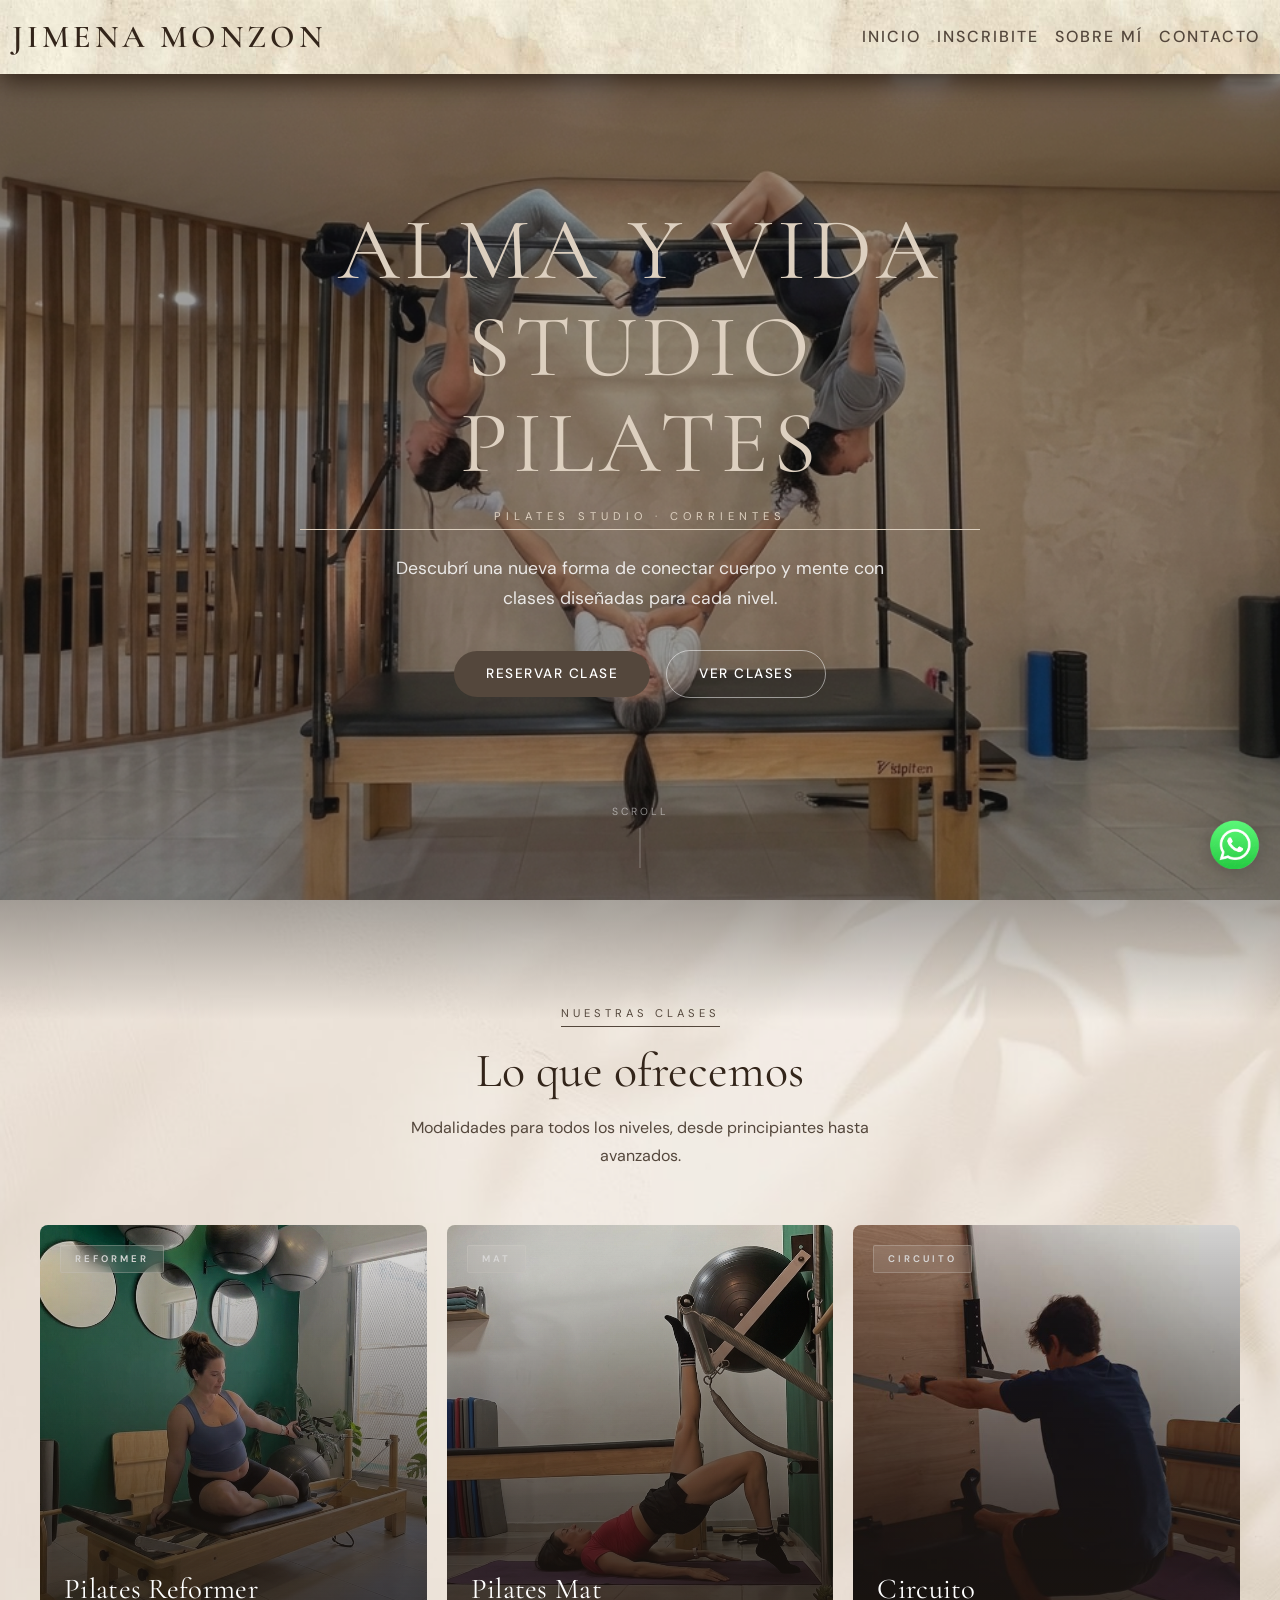
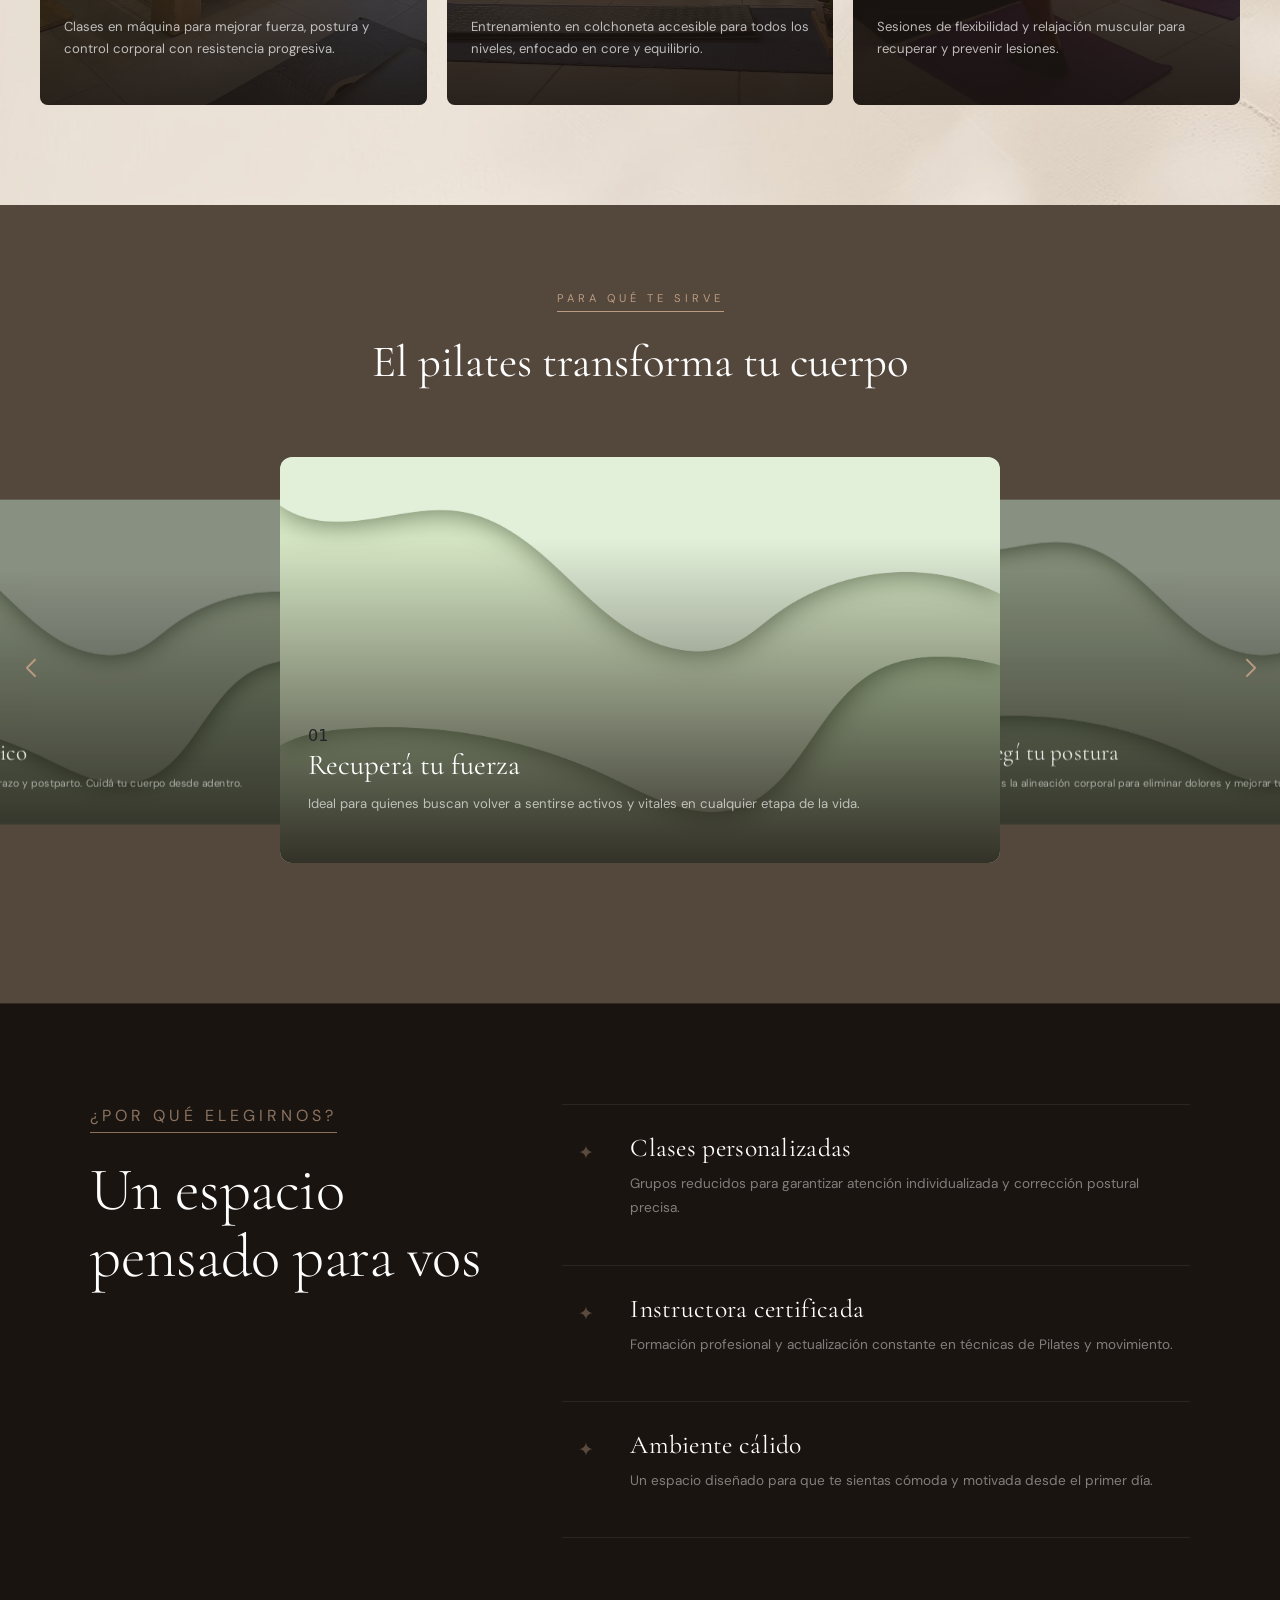
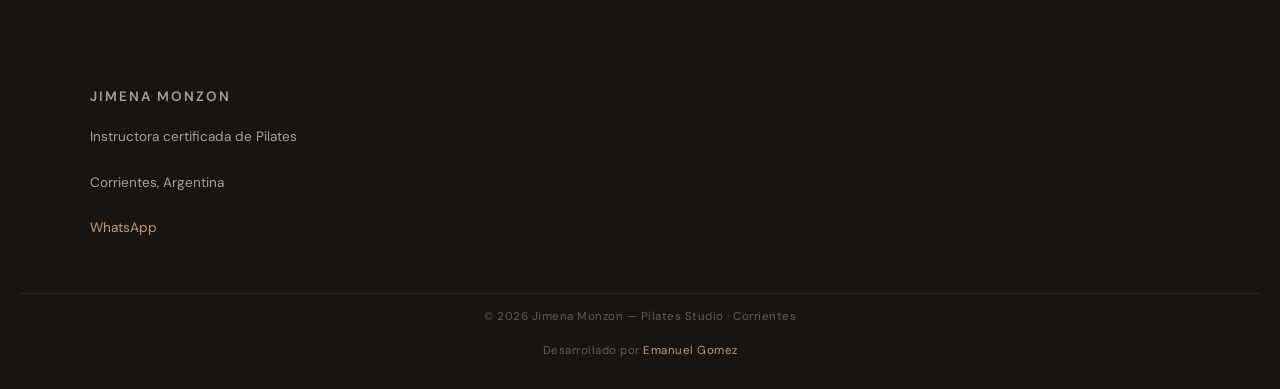
==== commit c591f28b: "footer modificado" ====
--- a/index.html
+++ b/index.html
@@ -42,8 +42,6 @@
 
 <body>
 
-    <!-- ===== NAVBAR ===== -->
-    <!-- ===== NAVBAR index.html ===== -->
     <!-- ===== NAVBAR ===== -->
     <header>
         <nav class="navbar navbar-expand-lg miNav">
@@ -126,7 +124,7 @@
                 </article>
                 <article class="clase-card">
                     <div class="clase-card-img">
-                        <img src="/img/matCard.png" alt="Clase de Pilates Mat" />
+                        <img src="./img/matCard.png" alt="Clase de Pilates Mat" />
                         <span class="clase-card-etiqueta">Mat</span>
                     </div>
                     <div class="clase-card-texto">
@@ -267,14 +265,6 @@
                 <p>Instructora certificada de Pilates</p>
                 <p>Corrientes, Argentina</p>
                 <a href="https://wa.me/549XXXXXXXXXX" target="_blank" rel="noopener noreferrer">WhatsApp</a>
-            </div>
-
-            <div class="footer-nav">
-                <p class="footer-nav-titulo">Navegación</p>
-                <a href="../index.html">Inicio</a>
-                <a href="inscribite.html">Inscribite</a>
-                <a href="sobreMi.html">Sobre mí</a>
-                <a href="contacto.html">Contacto</a>
             </div>
 
             <div class="footer-mapa">
--- a/css/styles.css
+++ b/css/styles.css
@@ -95,7 +95,7 @@
   top: 0;
   left: 0;
   right: 0;
-  background-image: url(/img/fondoNavb.png) !important;
+  background-image: url(../img/fondoNavb.png) !important;
   box-shadow: 0 1px 0 rgba(84, 71, 60, 0.1);
   padding: 14px 16px;
   z-index: 999;
@@ -187,7 +187,7 @@
   position: relative;
   height: 100svh;
   min-height: 500px;
-  background: url("/img/cabeceraImgPC.png") center 30%/cover no-repeat;
+  background: url("../img/cabeceraImgPC.png") center 30%/cover no-repeat;
   display: flex;
   align-items: center;
   justify-content: center;
@@ -353,7 +353,7 @@
 .clases-seccion {
   position: relative;
   padding: 80px 16px;
-  background: url("/img/fondoclass.jpg") center center/cover no-repeat;
+  background: url("../img/fondoclass.jpg") center center/cover no-repeat;
 }
 .clases-seccion::before {
   content: "";
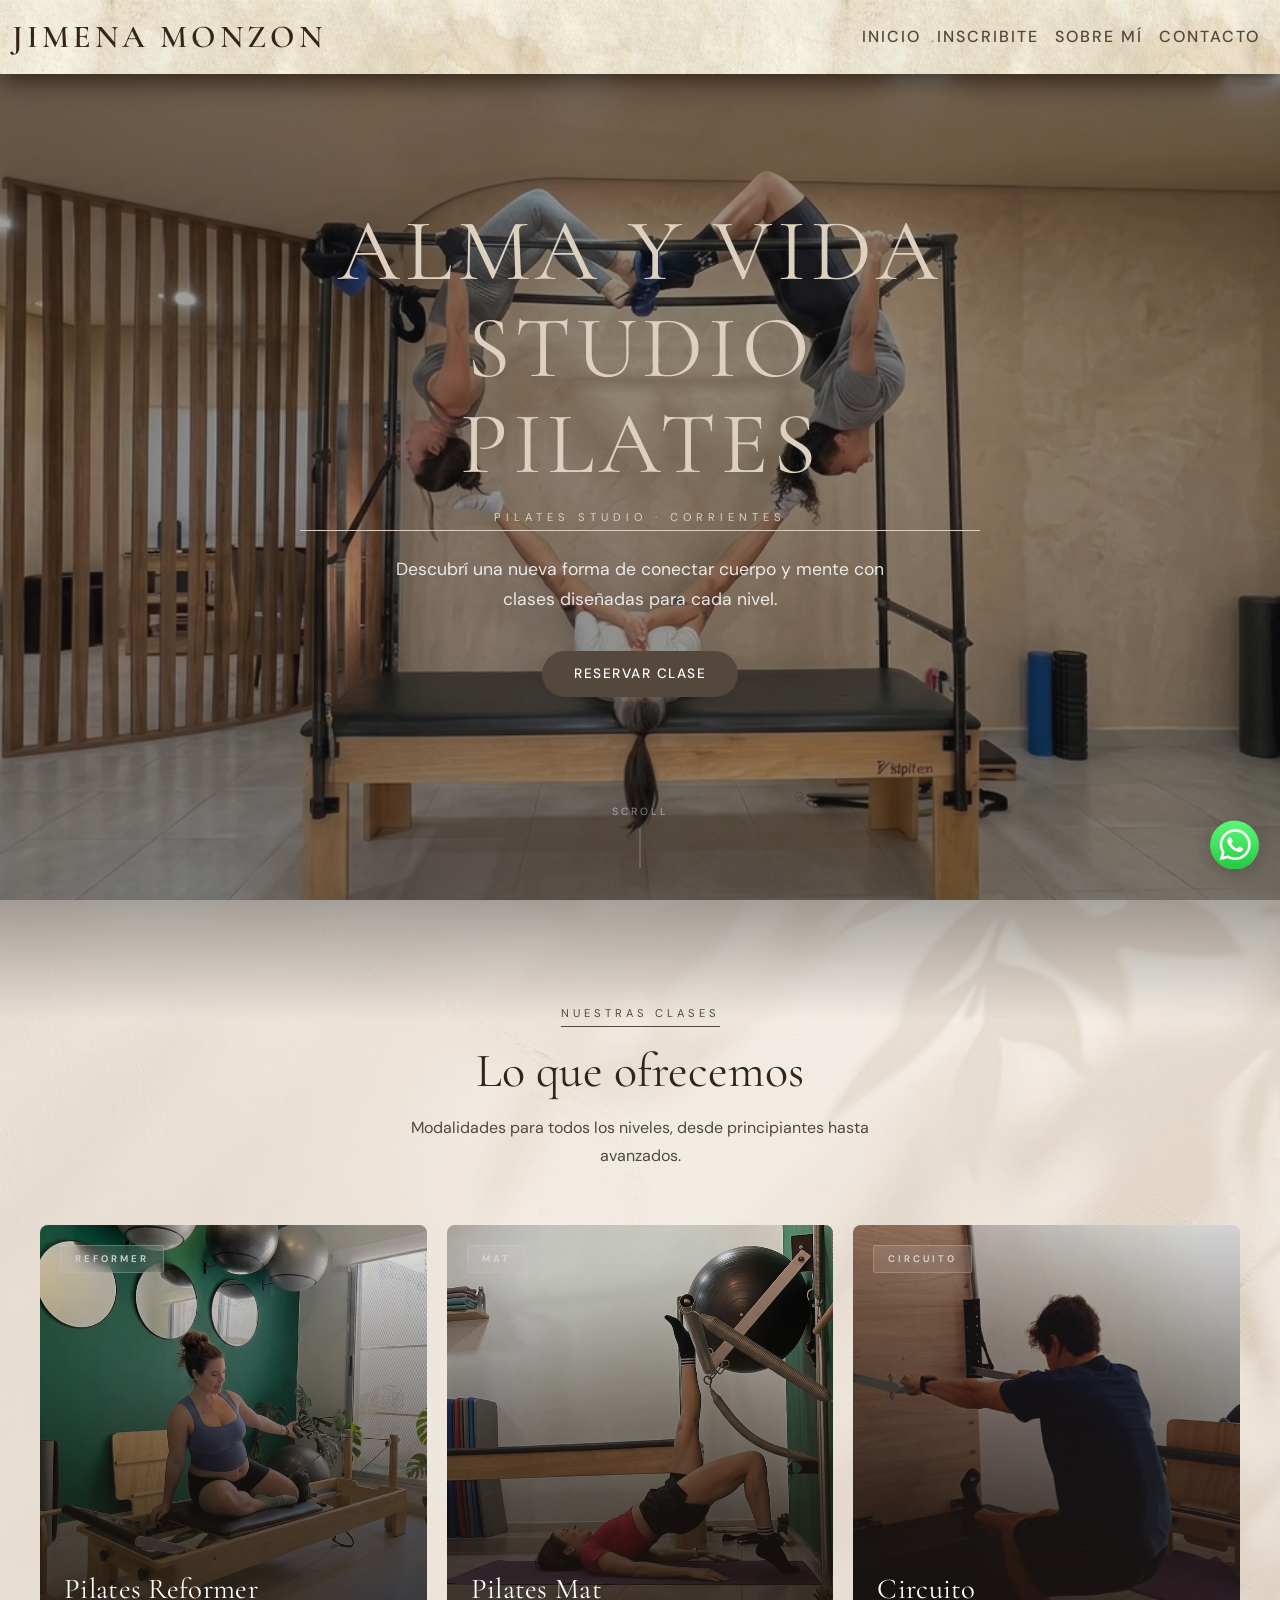
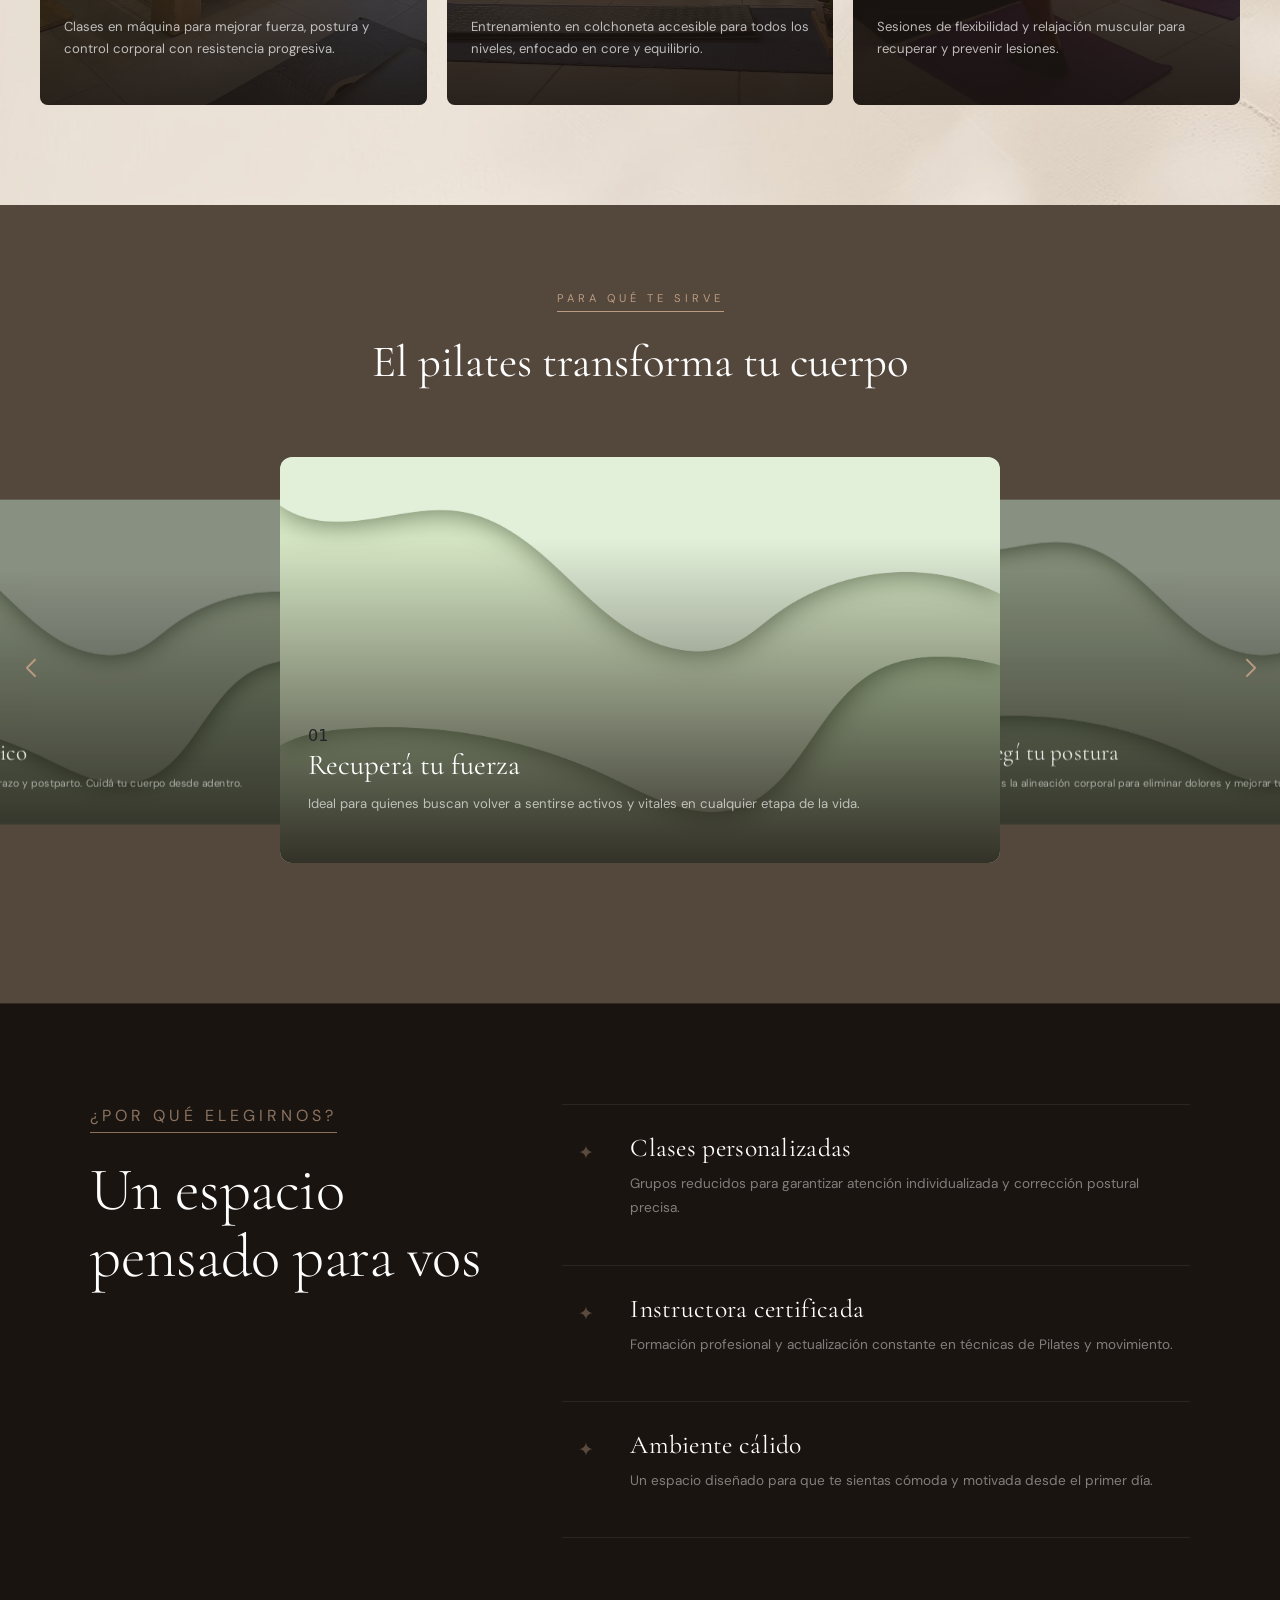
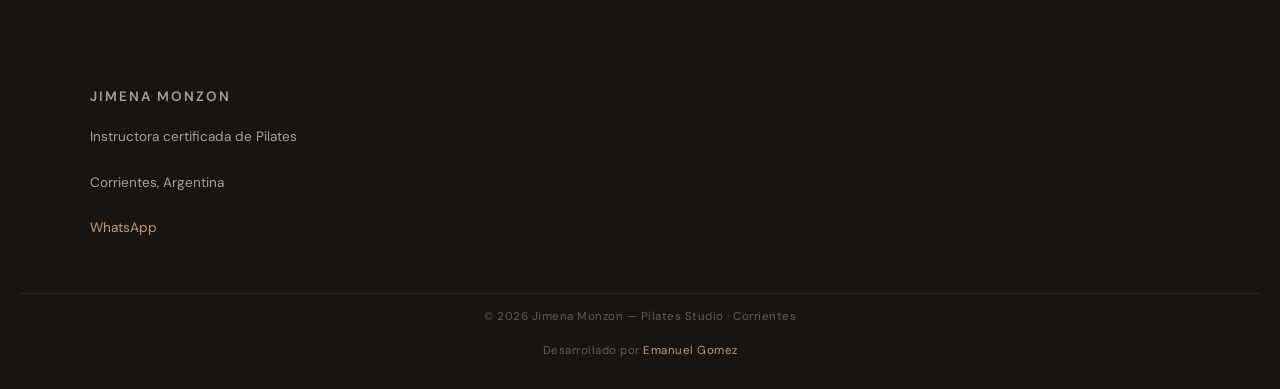
==== commit 4560609b: "separo js en archivos externos" ====
--- a/index.html
+++ b/index.html
@@ -47,7 +47,7 @@
         <nav class="navbar navbar-expand-lg miNav">
             <div class="container-fluid">
 
-                <a class="navbar-brand" href="../index.html">Jimena Monzon</a>
+                <a class="navbar-brand" href="index.html">Jimena Monzon</a>
 
                 <button class="navbar-toggler" type="button" data-bs-toggle="collapse" data-bs-target="#navbarNav"
                     aria-controls="navbarNav" aria-expanded="false" aria-label="Abrir menú de navegación">
@@ -57,7 +57,7 @@
                 <div class="collapse navbar-collapse" id="navbarNav">
                     <ul class="navbar-nav ms-auto align-items-lg-center">
                         <li class="nav-item">
-                            <a class="nav-link" href="../index.html">Inicio</a>
+                            <a class="nav-link" href="index.html">Inicio</a>
                         </li>
                         <li class="nav-item">
                             <a class="nav-link" href="./pages/inscribite.html">Inscribite</a>
@@ -93,8 +93,8 @@
                 </span>
                 <p>Descubrí una nueva forma de conectar cuerpo y mente con clases diseñadas para cada nivel.</p>
                 <div class="hero-btns">
-                    <a href="/pages/inscribite.html" class="btn-verde">Reservar clase</a>
-                    <a href="pages/clases.html" class="btn-secundario">Ver clases</a>
+                    <a href="./pages/inscribite.html" class="btn-verde">Reservar clase</a>
+                    <!-- <a href="./pages/clases.html" class="btn-secundario">Ver clases</a> -->
                 </div>
             </div>
             <div class="hero-scroll" aria-hidden="true">Scroll</div>
@@ -285,31 +285,8 @@
     </footer>
 
     <script src="https://cdn.jsdelivr.net/npm/swiper@11/swiper-bundle.min.js"></script>
-    <script src="https://cdn.jsdelivr.net/npm/bootstrap@5.3.0/dist/js/bootstrap.bundle.min.js"></script>
-    <script>
-        const beneficiosSwiper = new Swiper('.beneficios-swiper', {
-            effect: 'coverflow',
-            grabCursor: true,
-            centeredSlides: true,
-            slidesPerView: 'auto',
-            loop: true,
-            coverflowEffect: {
-                rotate: 0,
-                stretch: 0,
-                depth: 120,
-                modifier: 2.5,
-                slideShadows: false,
-            },
-            navigation: {
-                nextEl: '.beneficios-next',
-                prevEl: '.beneficios-prev',
-            },
-            autoplay: {
-                delay: 3500,
-                disableOnInteraction: false,
-            },
-        });
-    </script>
+<script src="https://cdn.jsdelivr.net/npm/bootstrap@5.3.0/dist/js/bootstrap.bundle.min.js"></script>
+<script src="./js/main.js"></script>
 </body>
 
 </html>
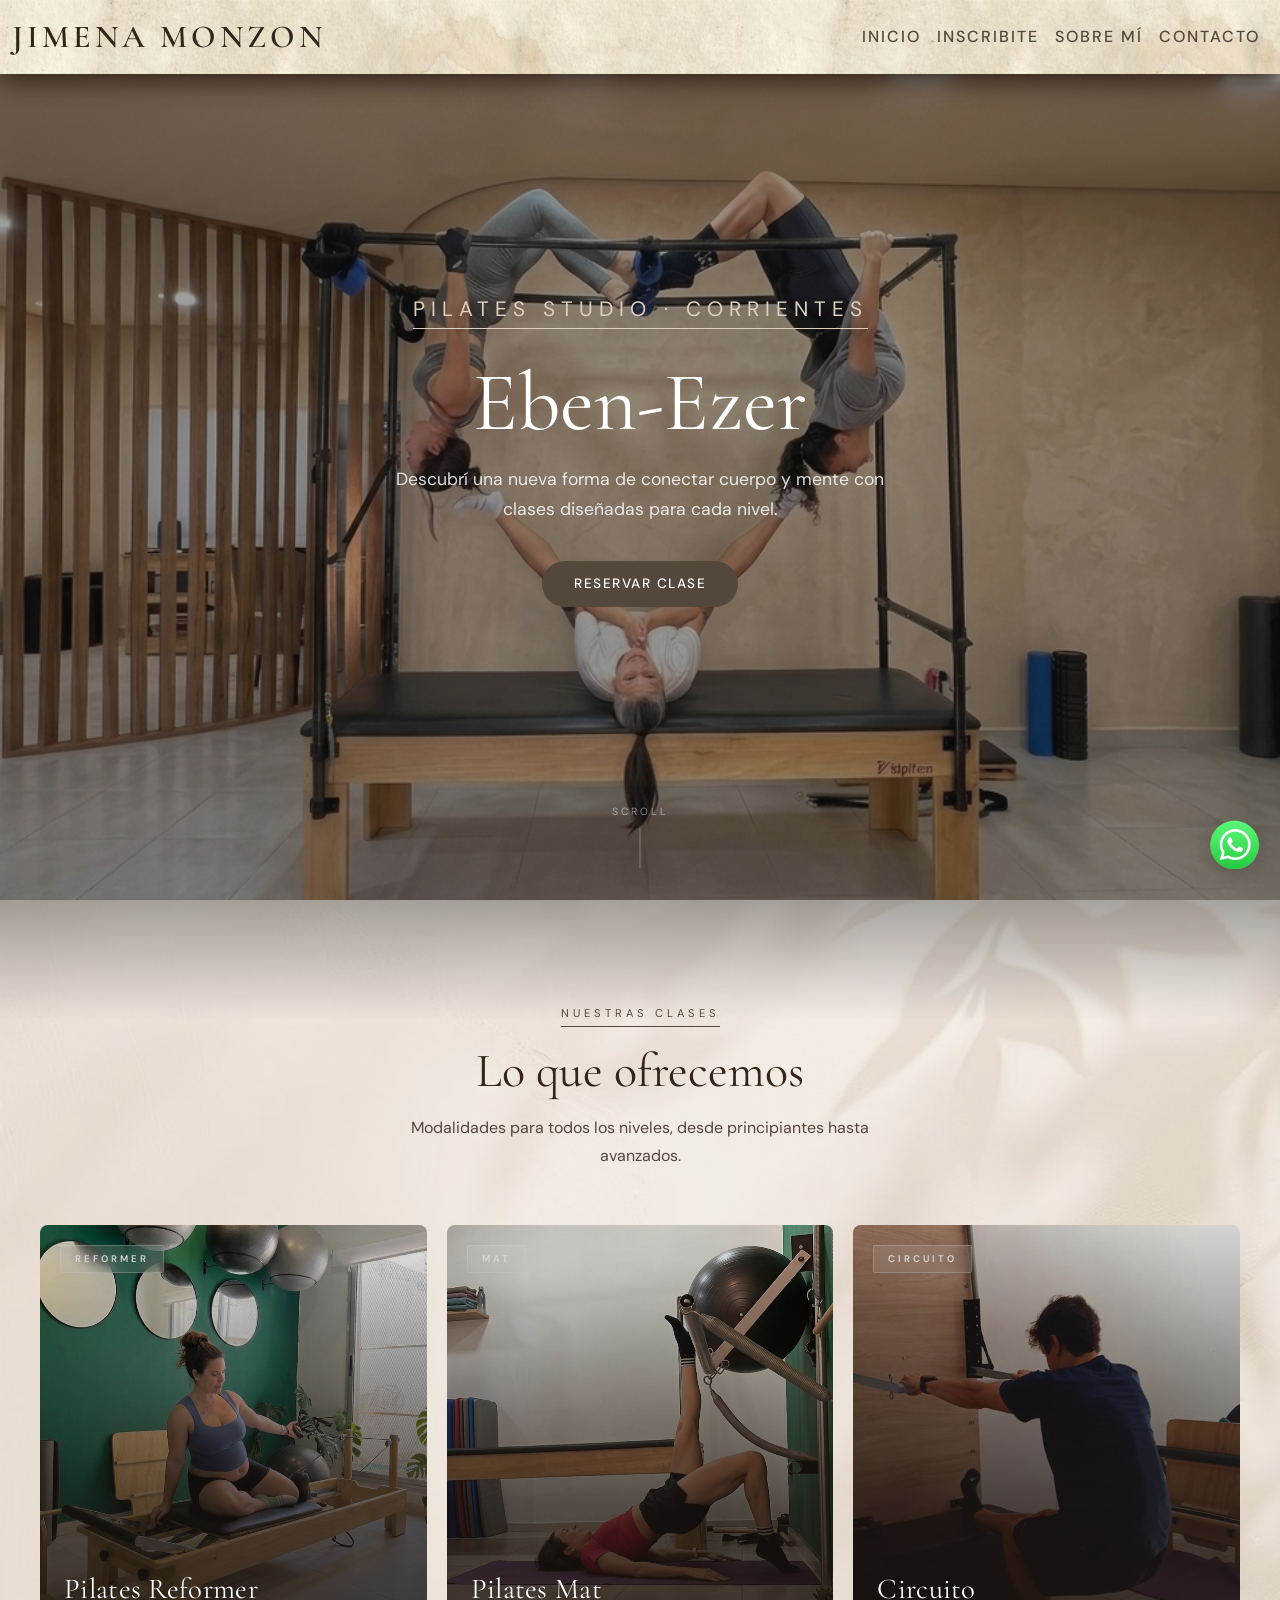
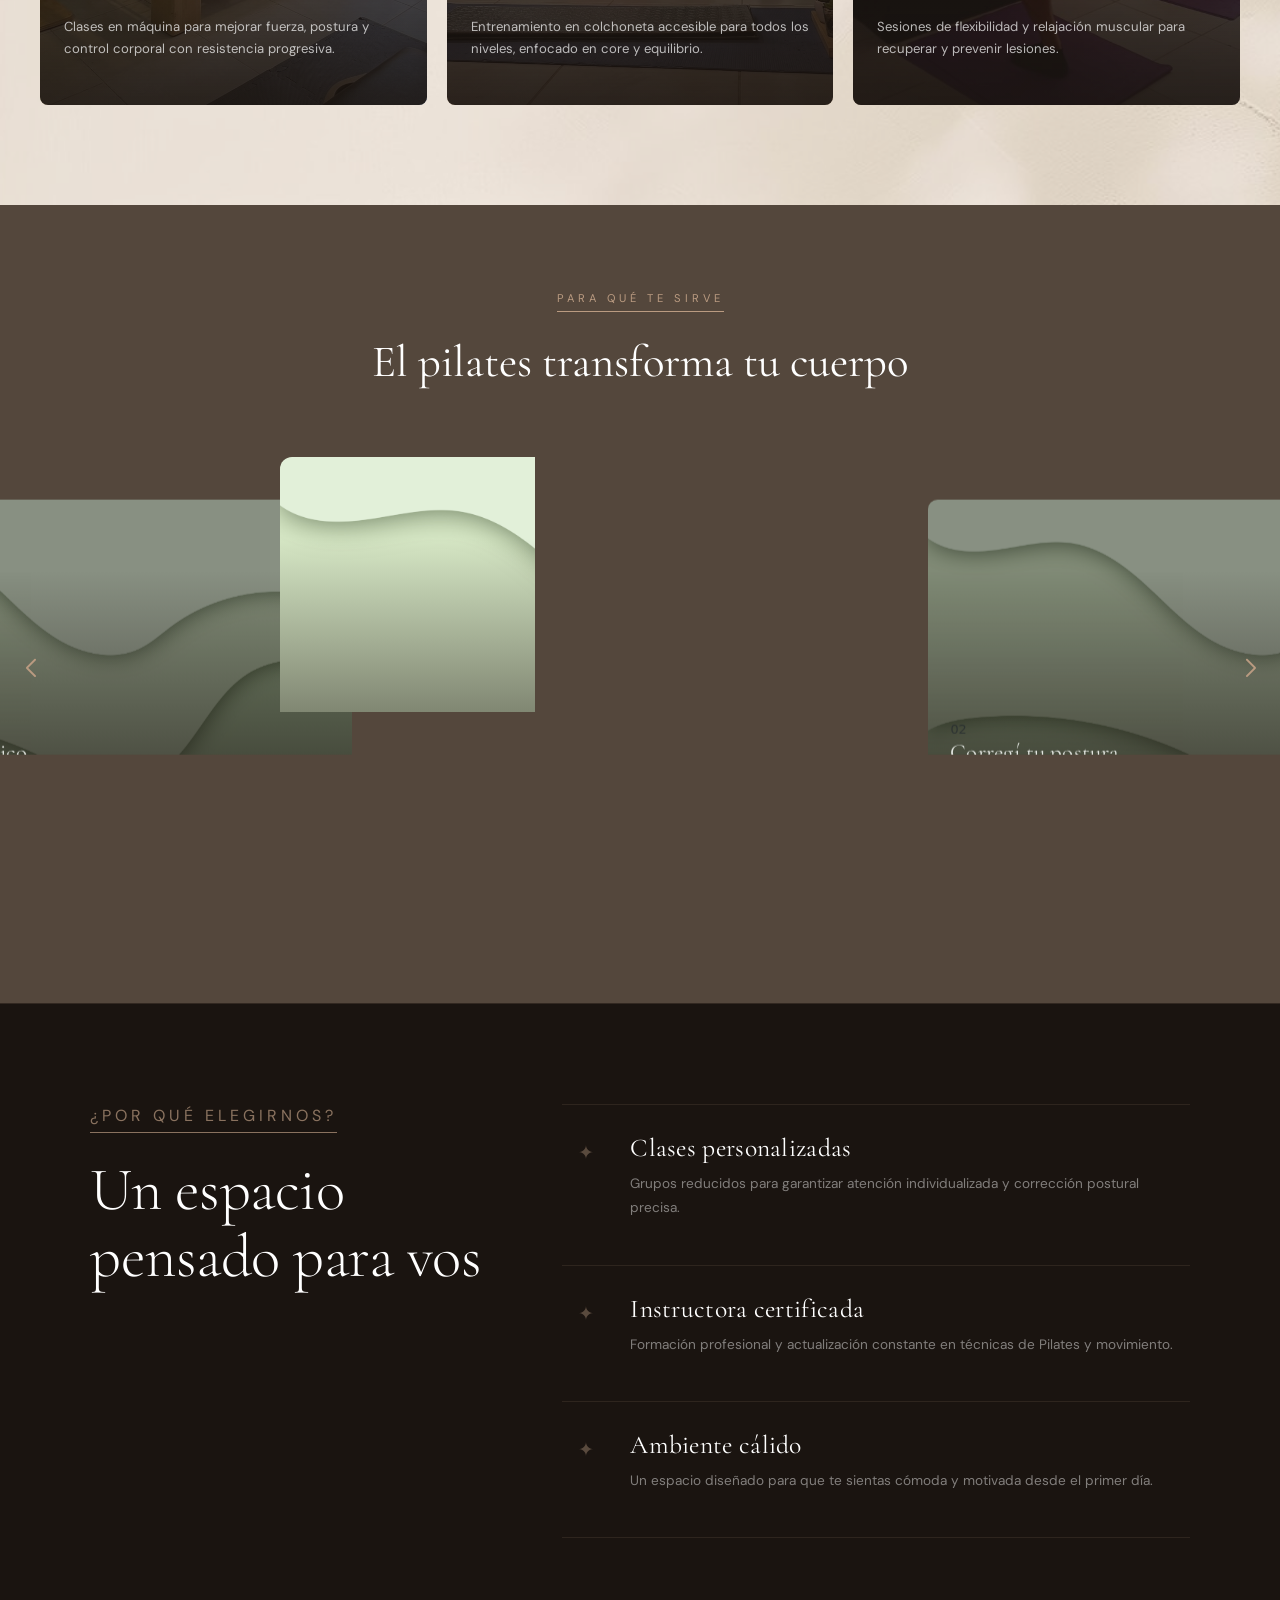
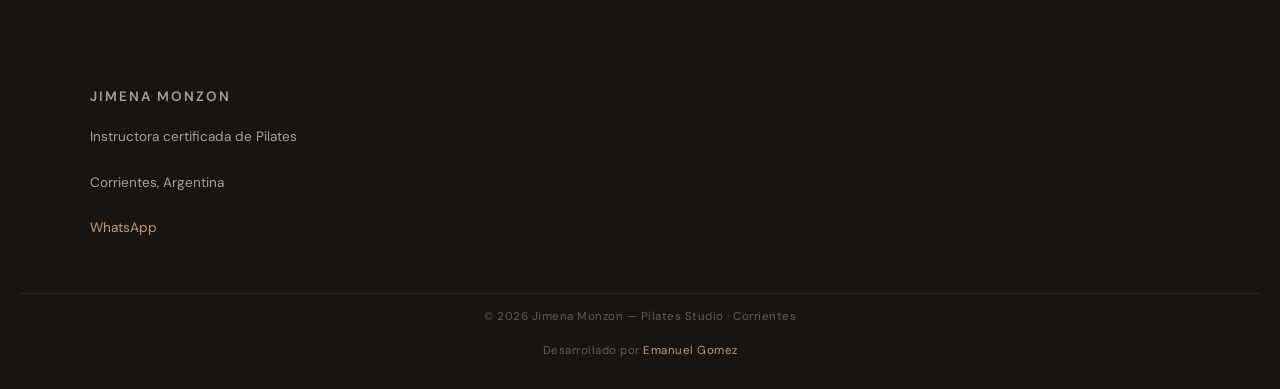
==== commit 7d0414d6: "Corrijo hero (h1 fuera del span) y tamaños de texto responsivos Uso clamp() para que los títulos pri" ====
--- a/index.html
+++ b/index.html
@@ -24,7 +24,7 @@
         content="Clases de Pilates Reformer, Mat y Stretching en Corrientes. Reservá tu lugar." />
     <meta property="og:type" content="website" />
     <meta property="og:locale" content="es_AR" />
-    <meta property="og:image" content="./img/hero.jpg" />
+    <meta property="og:image" content="./img/cabeceraImgPC.png" />
 
     <!-- CSS -->
     <link rel="stylesheet" href="./css/styles.css" />
@@ -78,7 +78,7 @@
     <main>
 
         <!-- ===== BOTÓN WHATSAPP FLOTANTE ===== -->
-        <a href="https://wa.me/549XXXXXXXXXX" class="whatsapp-float" target="_blank" rel="noopener noreferrer"
+        <a href="https://wa.me/5493794396580" class="whatsapp-float" target="_blank" rel="noopener noreferrer"
             aria-label="Contactar por WhatsApp">
             <img src="./img/whatsapp.png" alt="WhatsApp" />
         </a>
@@ -87,10 +87,8 @@
         <section class="hero-section" aria-label="Bienvenida al estudio">
             <div class="hero-overlay"></div>
             <div class="hero-contenido">
-                <span class="hero-etiqueta">
-                    <h1>Alma y vida studio pilates</h1>
-                    Pilates Studio · Corrientes
-                </span>
+                <span class="hero-etiqueta">Pilates Studio · Corrientes</span>
+                <h1>Eben-Ezer</h1>
                 <p>Descubrí una nueva forma de conectar cuerpo y mente con clases diseñadas para cada nivel.</p>
                 <div class="hero-btns">
                     <a href="./pages/inscribite.html" class="btn-verde">Reservar clase</a>
@@ -264,7 +262,7 @@
                 <p class="footer-brand">Jimena Monzon</p>
                 <p>Instructora certificada de Pilates</p>
                 <p>Corrientes, Argentina</p>
-                <a href="https://wa.me/549XXXXXXXXXX" target="_blank" rel="noopener noreferrer">WhatsApp</a>
+                <a href="https://wa.me/5493794396580" target="_blank" rel="noopener noreferrer">WhatsApp</a>
             </div>
 
             <div class="footer-mapa">
--- a/css/styles.css
+++ b/css/styles.css
@@ -109,16 +109,11 @@
 }
 .miNav .navbar-brand {
   font-family: "Cormorant Garamond", serif;
-  font-size: 1.5rem;
+  font-size: clamp(1.5rem, 1rem + 2vw, 2rem);
   font-weight: 600;
   letter-spacing: 4px;
   color: #33251A !important;
   text-transform: uppercase;
-}
-@media (min-width: 768px) {
-  .miNav .navbar-brand {
-    font-size: 2rem;
-  }
 }
 .miNav .nav-link {
   font-family: "DM Sans", sans-serif;
@@ -231,26 +226,23 @@
     margin-bottom: 24px;
   }
 }
+@media (min-width: 1200px) {
+  .hero-contenido .hero-etiqueta {
+    font-size: 1.3rem;
+    letter-spacing: 6px;
+    margin-bottom: 28px;
+  }
+}
 .hero-contenido h1 {
   font-family: "Cormorant Garamond", serif;
-  font-size: 2.6rem;
+  font-size: clamp(2.6rem, 2rem + 4vw, 5.5rem);
   font-weight: 400;
   line-height: 1.1;
   margin-bottom: 16px;
 }
-@media (min-width: 768px) {
-  .hero-contenido h1 {
-    font-size: 4rem;
-  }
-}
-@media (min-width: 1200px) {
-  .hero-contenido h1 {
-    font-size: 5.5rem;
-  }
-}
 .hero-contenido p {
   font-family: "DM Sans", sans-serif;
-  font-size: 0.95rem;
+  font-size: clamp(0.95rem, 0.75rem + 1vw, 1.1rem);
   color: rgba(255, 255, 255, 0.85);
   margin-bottom: 28px;
   line-height: 1.7;
@@ -260,7 +252,6 @@
 }
 @media (min-width: 768px) {
   .hero-contenido p {
-    font-size: 1.1rem;
     margin-bottom: 36px;
   }
 }
@@ -614,20 +605,10 @@
 }
 .sobre-preview-texto h2 {
   font-family: "Cormorant Garamond", serif;
-  font-size: 2rem;
+  font-size: clamp(2rem, 1.5rem + 2vw, 2.8rem);
   font-weight: 400;
   color: var(--blanco);
   line-height: 1.2;
-}
-@media (min-width: 768px) {
-  .sobre-preview-texto h2 {
-    font-size: 2.4rem;
-  }
-}
-@media (min-width: 1200px) {
-  .sobre-preview-texto h2 {
-    font-size: 2.8rem;
-  }
 }
 .sobre-preview-texto p {
   font-family: "DM Sans", sans-serif;
@@ -829,7 +810,7 @@
 }
 .contInscripcion h1 {
   font-family: "Cormorant Garamond", serif;
-  font-size: 2rem;
+  font-size: clamp(2rem, 1.3rem + 3vw, 2.8rem);
   font-weight: 400;
   color: var(--oscuro);
   margin-bottom: 32px;
@@ -837,7 +818,6 @@
 }
 @media (min-width: 768px) {
   .contInscripcion h1 {
-    font-size: 2.8rem;
     margin-bottom: 48px;
   }
 }
@@ -981,17 +961,12 @@
 
 .footer-brand {
   font-family: "Cormorant Garamond", serif;
-  font-size: 1.2rem;
+  font-size: clamp(1.2rem, 1rem + 1vw, 1.4rem);
   font-weight: 600;
   letter-spacing: 2px;
   text-transform: uppercase;
   color: var(--nude-claro);
   margin-bottom: 10px;
-}
-@media (min-width: 768px) {
-  .footer-brand {
-    font-size: 1.4rem;
-  }
 }
 
 .footer-datos {
@@ -1093,15 +1068,10 @@
 }
 .contacto-header h1 {
   font-family: "Cormorant Garamond", serif;
-  font-size: 2rem;
+  font-size: clamp(2rem, 1.3rem + 3vw, 2.8rem);
   font-weight: 400;
   color: var(--oscuro);
   margin-bottom: 12px;
-}
-@media (min-width: 768px) {
-  .contacto-header h1 {
-    font-size: 2.8rem;
-  }
 }
 .contacto-header p {
   font-family: "DM Sans", sans-serif;
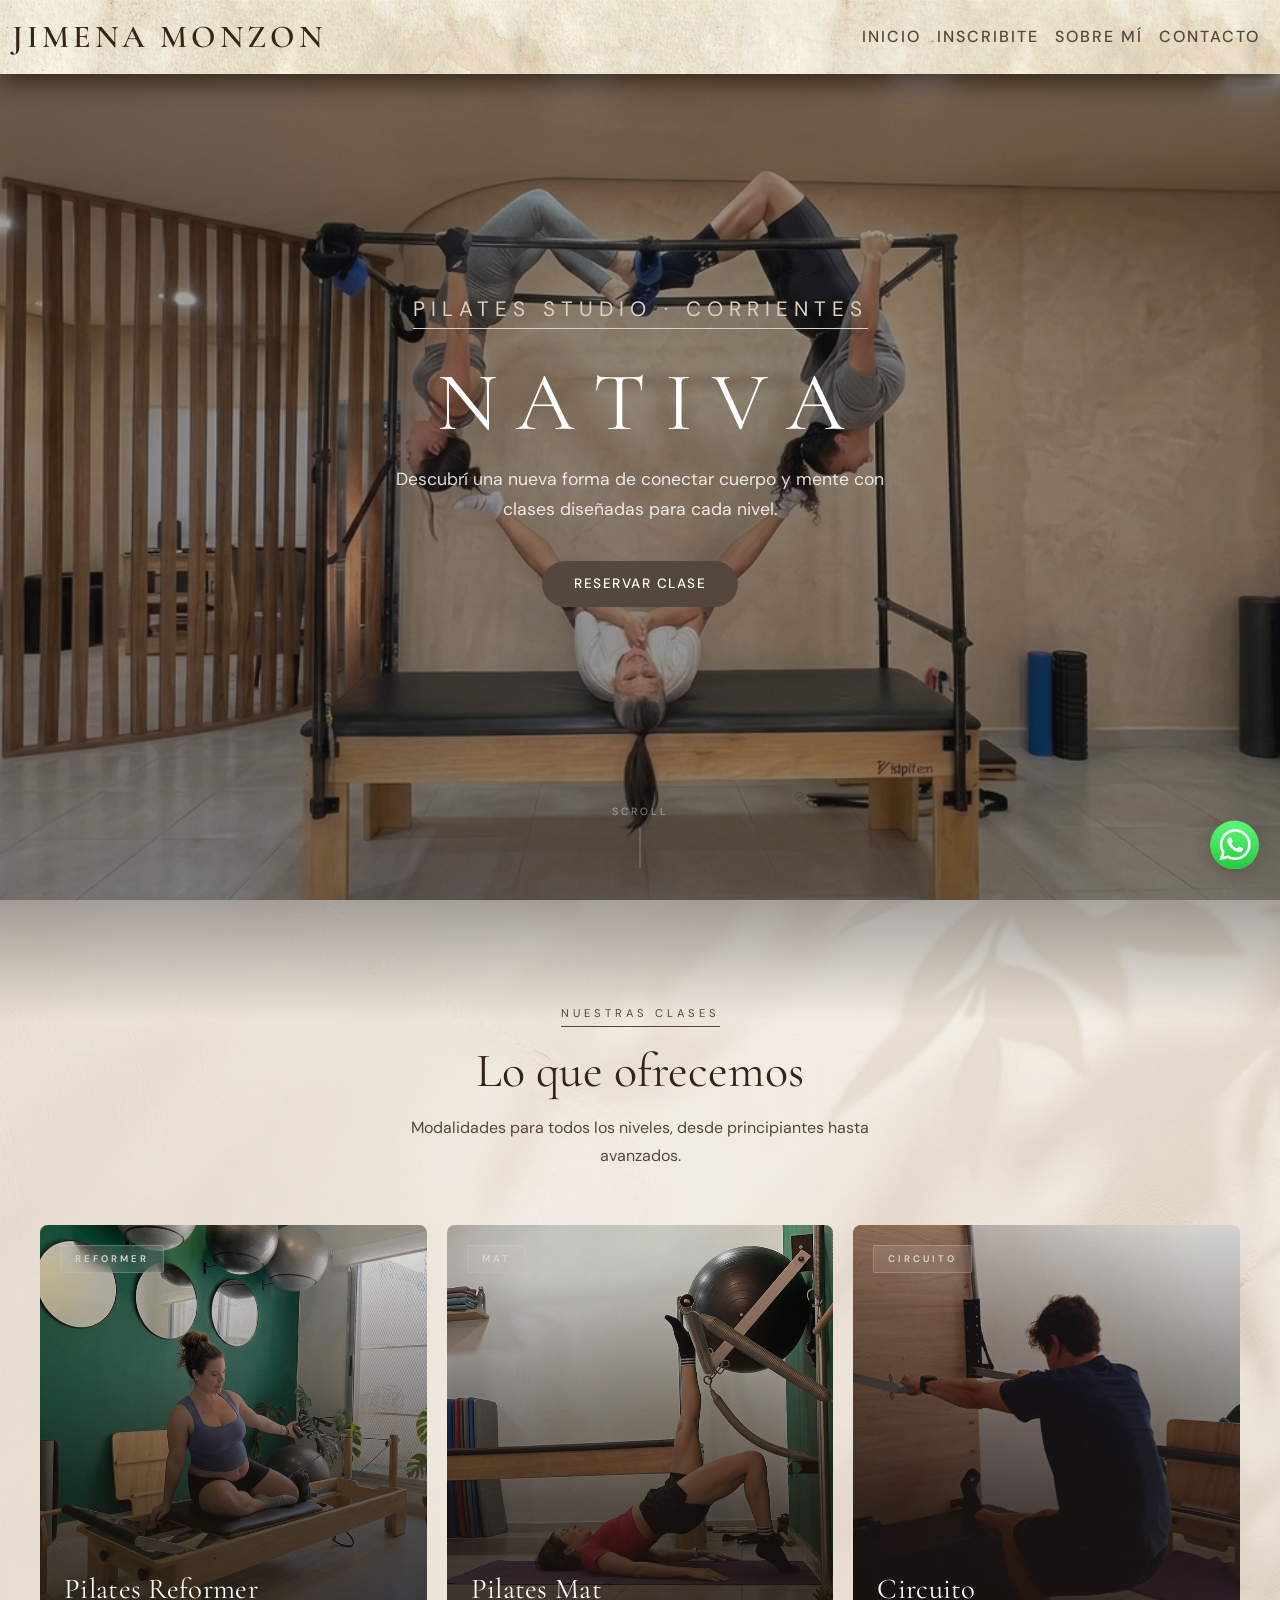
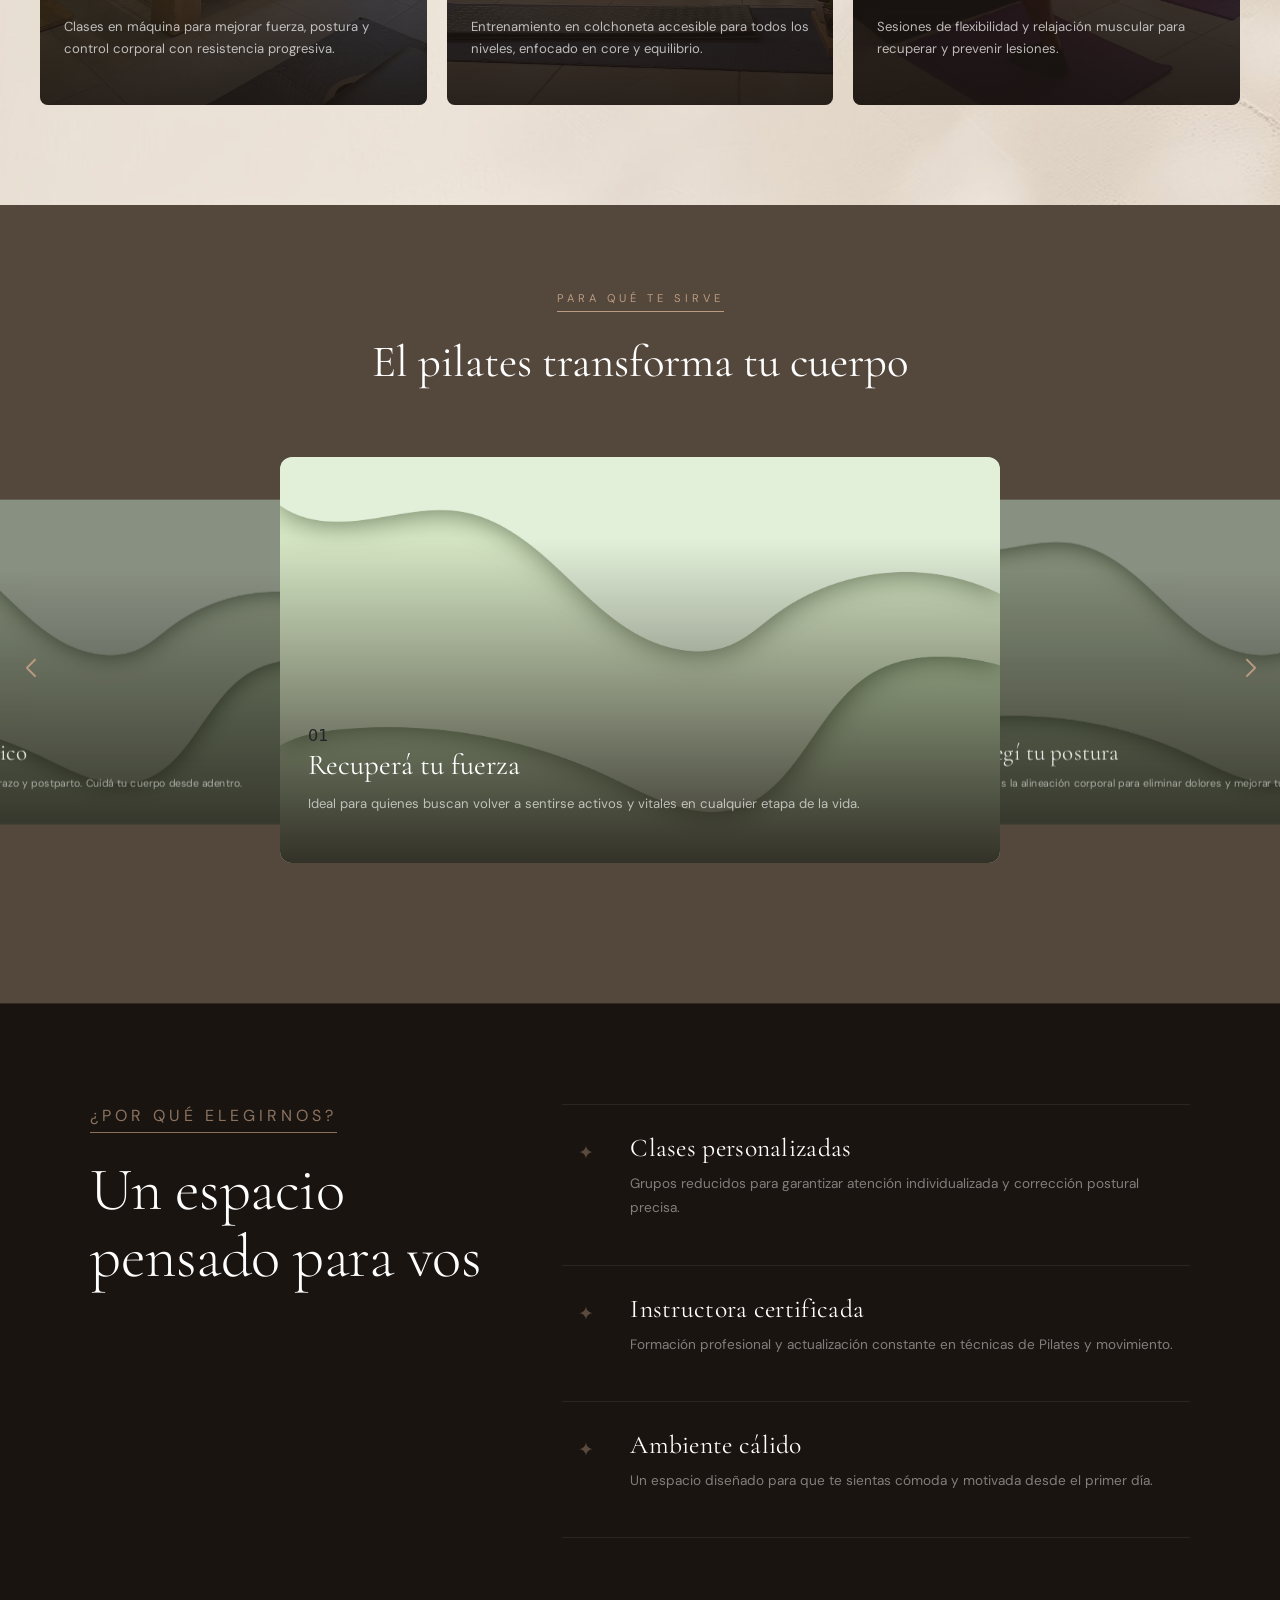
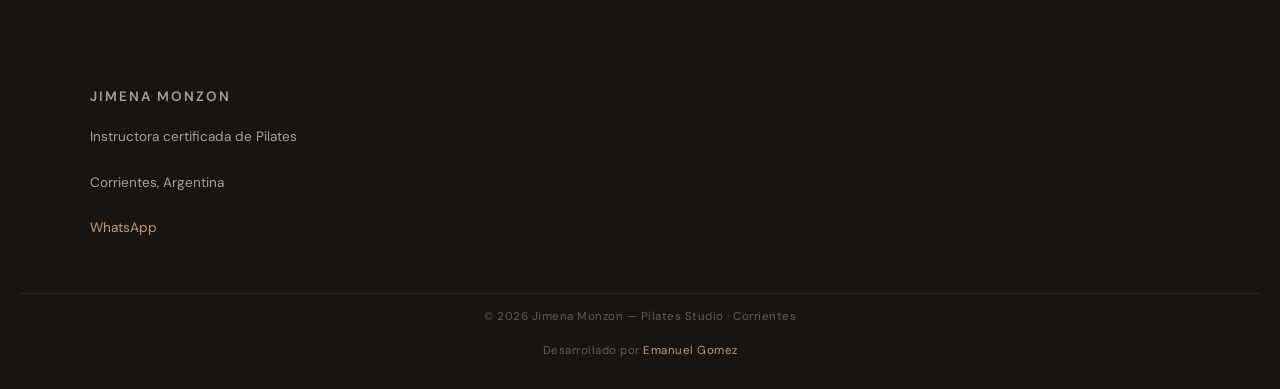
==== commit dba70186: "h1 modificado" ====
--- a/index.html
+++ b/index.html
@@ -88,7 +88,7 @@
             <div class="hero-overlay"></div>
             <div class="hero-contenido">
                 <span class="hero-etiqueta">Pilates Studio · Corrientes</span>
-                <h1>Eben-Ezer</h1>
+                <h1>N A T I V A</h1>
                 <p>Descubrí una nueva forma de conectar cuerpo y mente con clases diseñadas para cada nivel.</p>
                 <div class="hero-btns">
                     <a href="./pages/inscribite.html" class="btn-verde">Reservar clase</a>
